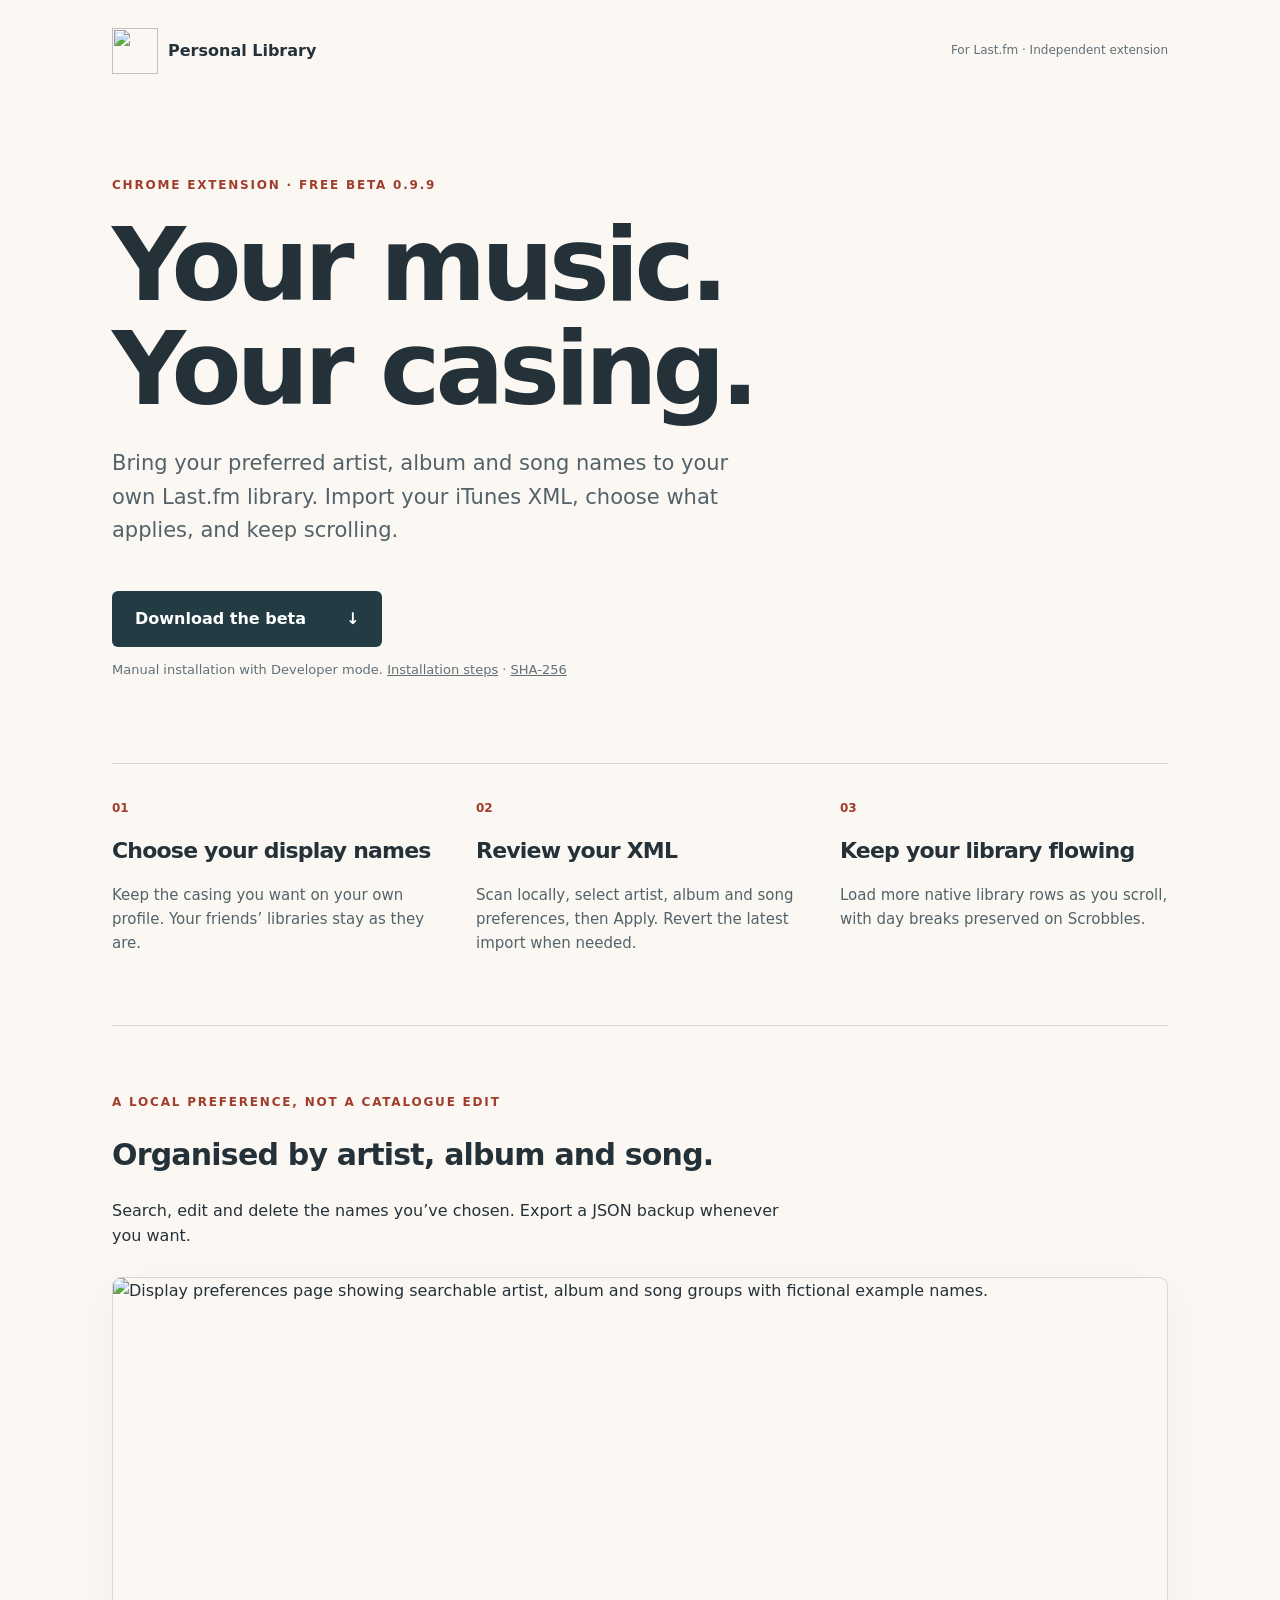
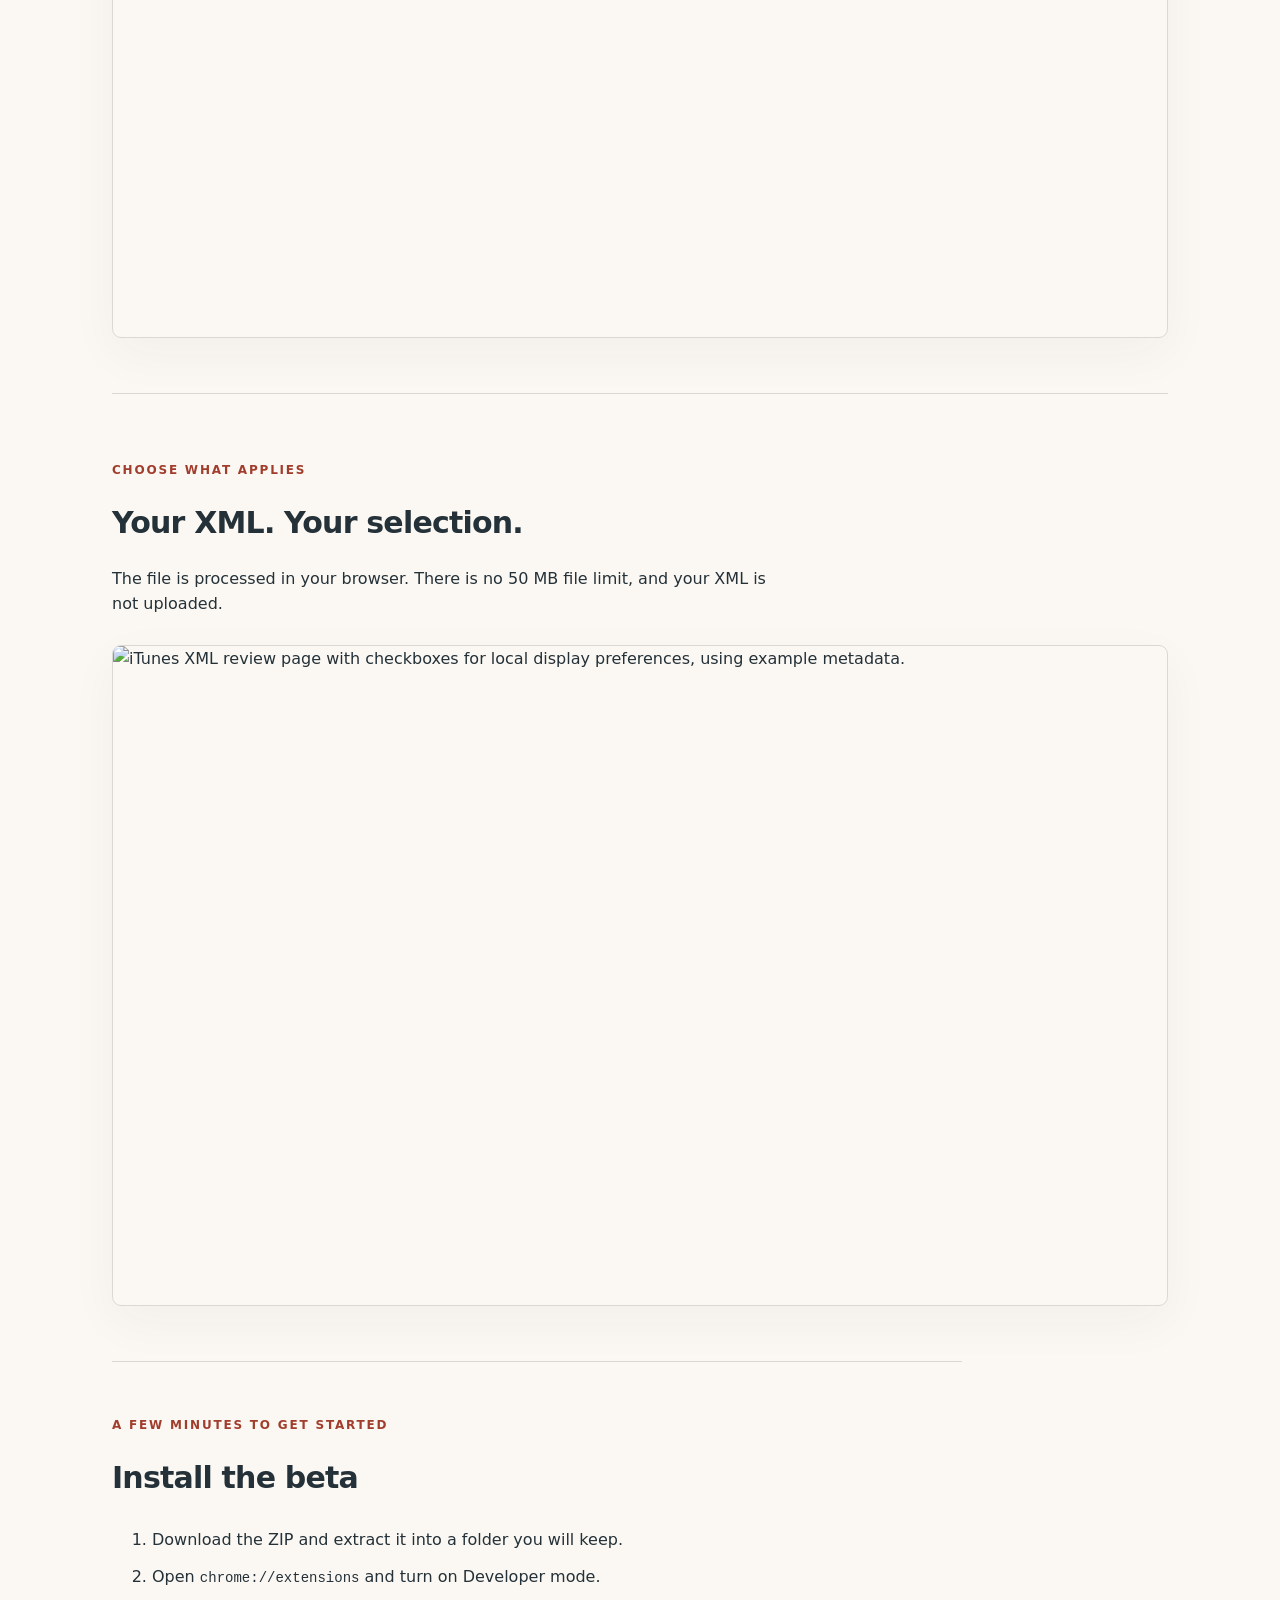
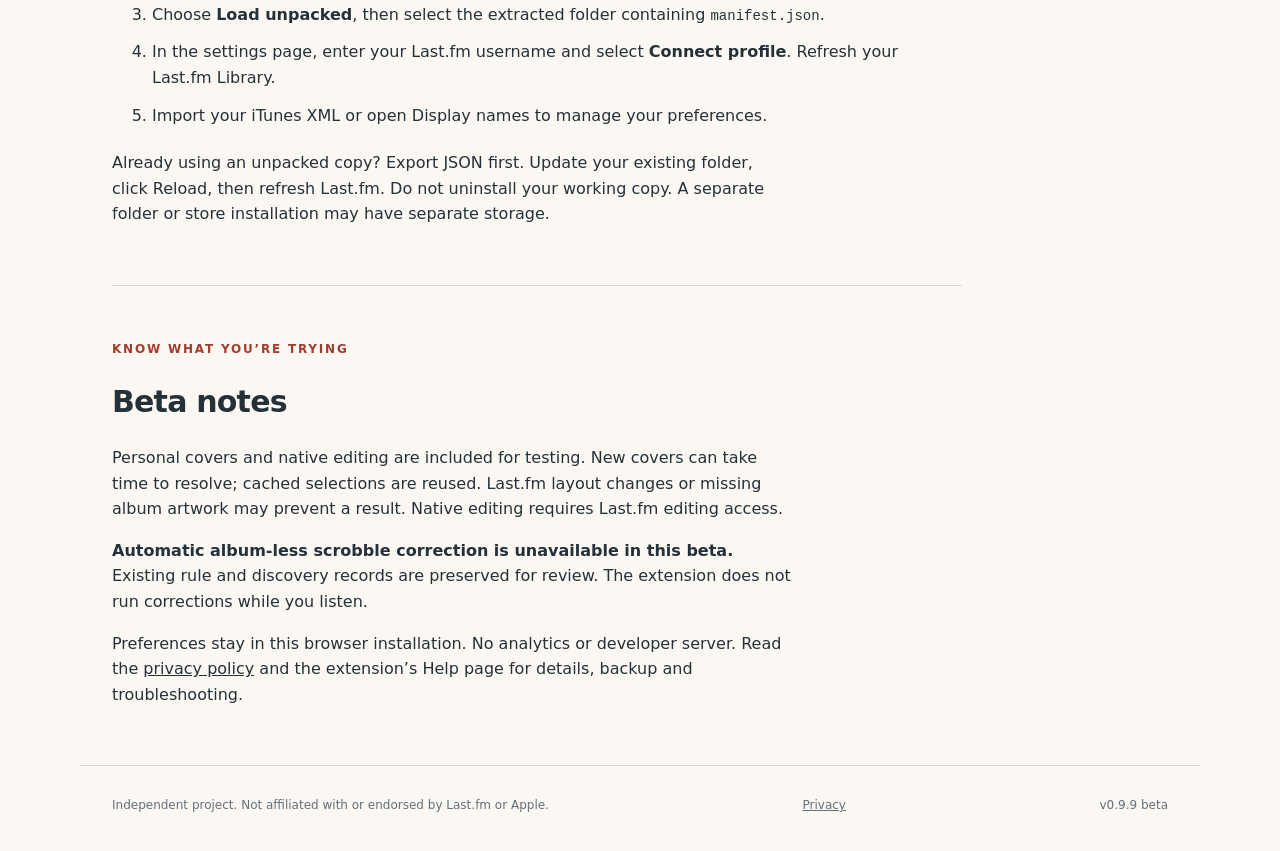
==== release/site/index.html @ 9ae81970 "Prepare nearby artwork before scrolling in v0.9.9" ====
<!doctype html>
<html lang="en"><head><meta charset="utf-8"><meta name="viewport" content="width=device-width,initial-scale=1"><meta name="description" content="Local display names, iTunes XML casing import and continuous scrolling for your Last.fm library. Free public beta."><title>Last.fm Personal Library · Beta</title><link rel="stylesheet" href="site.css"></head>
<body>
  <header><a class="wordmark" href="#"><img src="assets/icon128.png" width="46" height="46" alt="">Personal Library</a><span class="tag">For Last.fm · Independent extension</span></header>
  <main>
    <section class="hero"><p class="eyebrow">Chrome extension · Free beta 0.9.9</p><h1>Your music.<br>Your casing.</h1><p class="intro">Bring your preferred artist, album and song names to your own Last.fm library. Import your iTunes XML, choose what applies, and keep scrolling.</p><a class="button" href="downloads/lastfm-personal-library-0.9.9-beta.zip" download>Download the beta <span aria-hidden="true">↓</span></a><p class="fine">Manual installation with Developer mode. <a href="#install">Installation steps</a> · <a href="downloads/lastfm-personal-library-0.9.9-beta.zip.sha256">SHA-256</a></p></section>
    <section class="feature-grid" aria-label="Features"><article><span>01</span><h2>Choose your display names</h2><p>Keep the casing you want on your own profile. Your friends’ libraries stay as they are.</p></article><article><span>02</span><h2>Review your XML</h2><p>Scan locally, select artist, album and song preferences, then Apply. Revert the latest import when needed.</p></article><article><span>03</span><h2>Keep your library flowing</h2><p>Load more native library rows as you scroll, with day breaks preserved on Scrobbles.</p></article></section>
    <section class="showcase"><div><p class="eyebrow">A local preference, not a catalogue edit</p><h2>Organised by artist, album and song.</h2><p>Search, edit and delete the names you’ve chosen. Export a JSON backup whenever you want.</p></div><img src="assets/preferences.png" width="1280" height="800" alt="Display preferences page showing searchable artist, album and song groups with fictional example names." loading="lazy"></section>
    <section class="showcase"><div><p class="eyebrow">Choose what applies</p><h2>Your XML. Your selection.</h2><p>The file is processed in your browser. There is no 50 MB file limit, and your XML is not uploaded.</p></div><img src="assets/xml-review.png" width="1280" height="800" alt="iTunes XML review page with checkboxes for local display preferences, using example metadata." loading="lazy"></section>
    <section id="install" class="instructions"><p class="eyebrow">A few minutes to get started</p><h2>Install the beta</h2><ol><li>Download the ZIP and extract it into a folder you will keep.</li><li>Open <code>chrome://extensions</code> and turn on Developer mode.</li><li>Choose <strong>Load unpacked</strong>, then select the extracted folder containing <code>manifest.json</code>.</li><li>In the settings page, enter your Last.fm username and select <strong>Connect profile</strong>. Refresh your Last.fm Library.</li><li>Import your iTunes XML or open Display names to manage your preferences.</li></ol><p>Already using an unpacked copy? Export JSON first. Update your existing folder, click Reload, then refresh Last.fm. Do not uninstall your working copy. A separate folder or store installation may have separate storage.</p></section>
    <section id="help" class="instructions"><p class="eyebrow">Know what you’re trying</p><h2>Beta notes</h2><p>Personal covers and native editing are included for testing. New covers can take time to resolve; cached selections are reused. Last.fm layout changes or missing album artwork may prevent a result. Native editing requires Last.fm editing access.</p><p><strong>Automatic album-less scrobble correction is unavailable in this beta.</strong> Existing rule and discovery records are preserved for review. The extension does not run corrections while you listen.</p><p>Preferences stay in this browser installation. No analytics or developer server. Read the <a href="privacy.html">privacy policy</a> and the extension’s Help page for details, backup and troubleshooting.</p></section>
  </main><footer><span>Independent project. Not affiliated with or endorsed by Last.fm or Apple.</span><a href="privacy.html">Privacy</a><span>v0.9.9 beta</span></footer>
</body></html>
---- release/site/site.css ----
:root{color-scheme:light;font:16px/1.6 system-ui,-apple-system,"Segoe UI",sans-serif;color:#243138;background:#fbf8f3}*{box-sizing:border-box}body{margin:0}a{color:inherit}a:focus-visible{outline:3px solid #b53d2b;outline-offset:5px}header,main,footer{max-width:1120px;margin:auto;padding:0 32px}header{display:flex;justify-content:space-between;align-items:center;padding-top:28px}.wordmark{display:flex;align-items:center;gap:10px;font-weight:750;text-decoration:none}.tag{font-size:12px;color:#607078}.eyebrow{text-transform:uppercase;letter-spacing:1.8px;font-size:12px;font-weight:750;color:#a13d2c}h1{font-size:clamp(58px,9vw,102px);letter-spacing:-5px;line-height:1.02;margin:18px 0 26px;font-weight:750}h2{font-size:30px;line-height:1.2;letter-spacing:-.8px}p{max-width:680px}.hero{padding:90px 0 70px}.intro{font-size:21px;color:#536269;max-width:640px}.button{display:inline-flex;justify-content:space-between;gap:40px;margin-top:22px;padding:15px 23px;border-radius:6px;background:#233b43;color:#fff;text-decoration:none;font-weight:650}.button:hover{background:#36535c}.fine{font-size:13px;color:#627079}.feature-grid{display:grid;grid-template-columns:repeat(3,1fr);gap:36px;padding:30px 0 55px;border-top:1px solid #d9d8d3}.feature-grid article>span{color:#a13d2c;font-size:12px;font-weight:700}.feature-grid h2{font-size:22px}.feature-grid p{font-size:15px;color:#536269}.showcase{padding:55px 0;border-top:1px solid #d9d8d3}.showcase img{display:block;width:100%;height:auto;border:1px solid #d9d8d3;border-radius:9px;margin-top:28px;box-shadow:0 16px 50px #2431380b}.instructions{padding:42px 0;max-width:850px;border-top:1px solid #d9d8d3;scroll-margin-top:20px}.instructions li{padding:6px 0}code{font-size:14px;overflow-wrap:anywhere}footer{display:flex;flex-wrap:wrap;justify-content:space-between;gap:16px;font-size:12px;color:#627079;padding-top:30px;padding-bottom:35px;border-top:1px solid #d9d8d3}@media(max-width:650px){header,main,footer{padding-left:20px;padding-right:20px}.tag{display:none}.hero{padding-top:65px}h1{letter-spacing:-3px}.feature-grid{grid-template-columns:1fr;gap:12px}.intro{font-size:18px}}
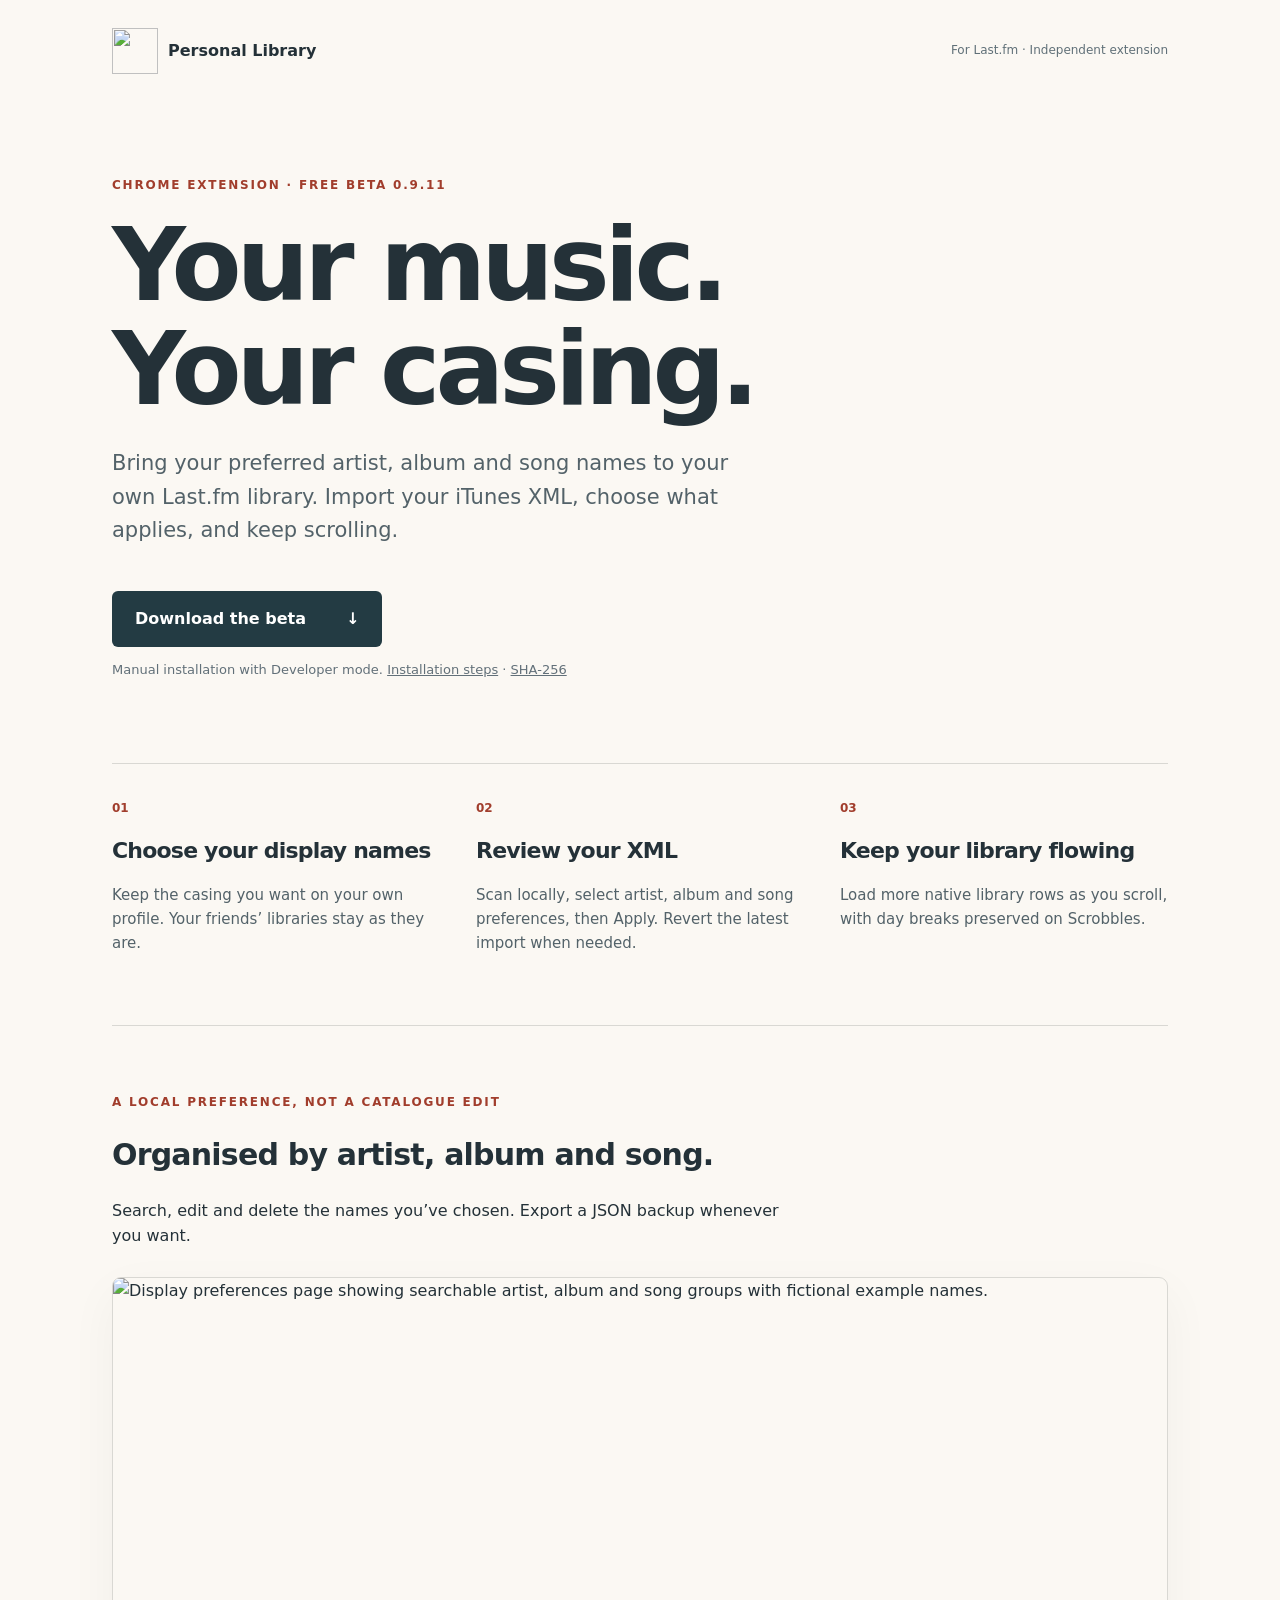
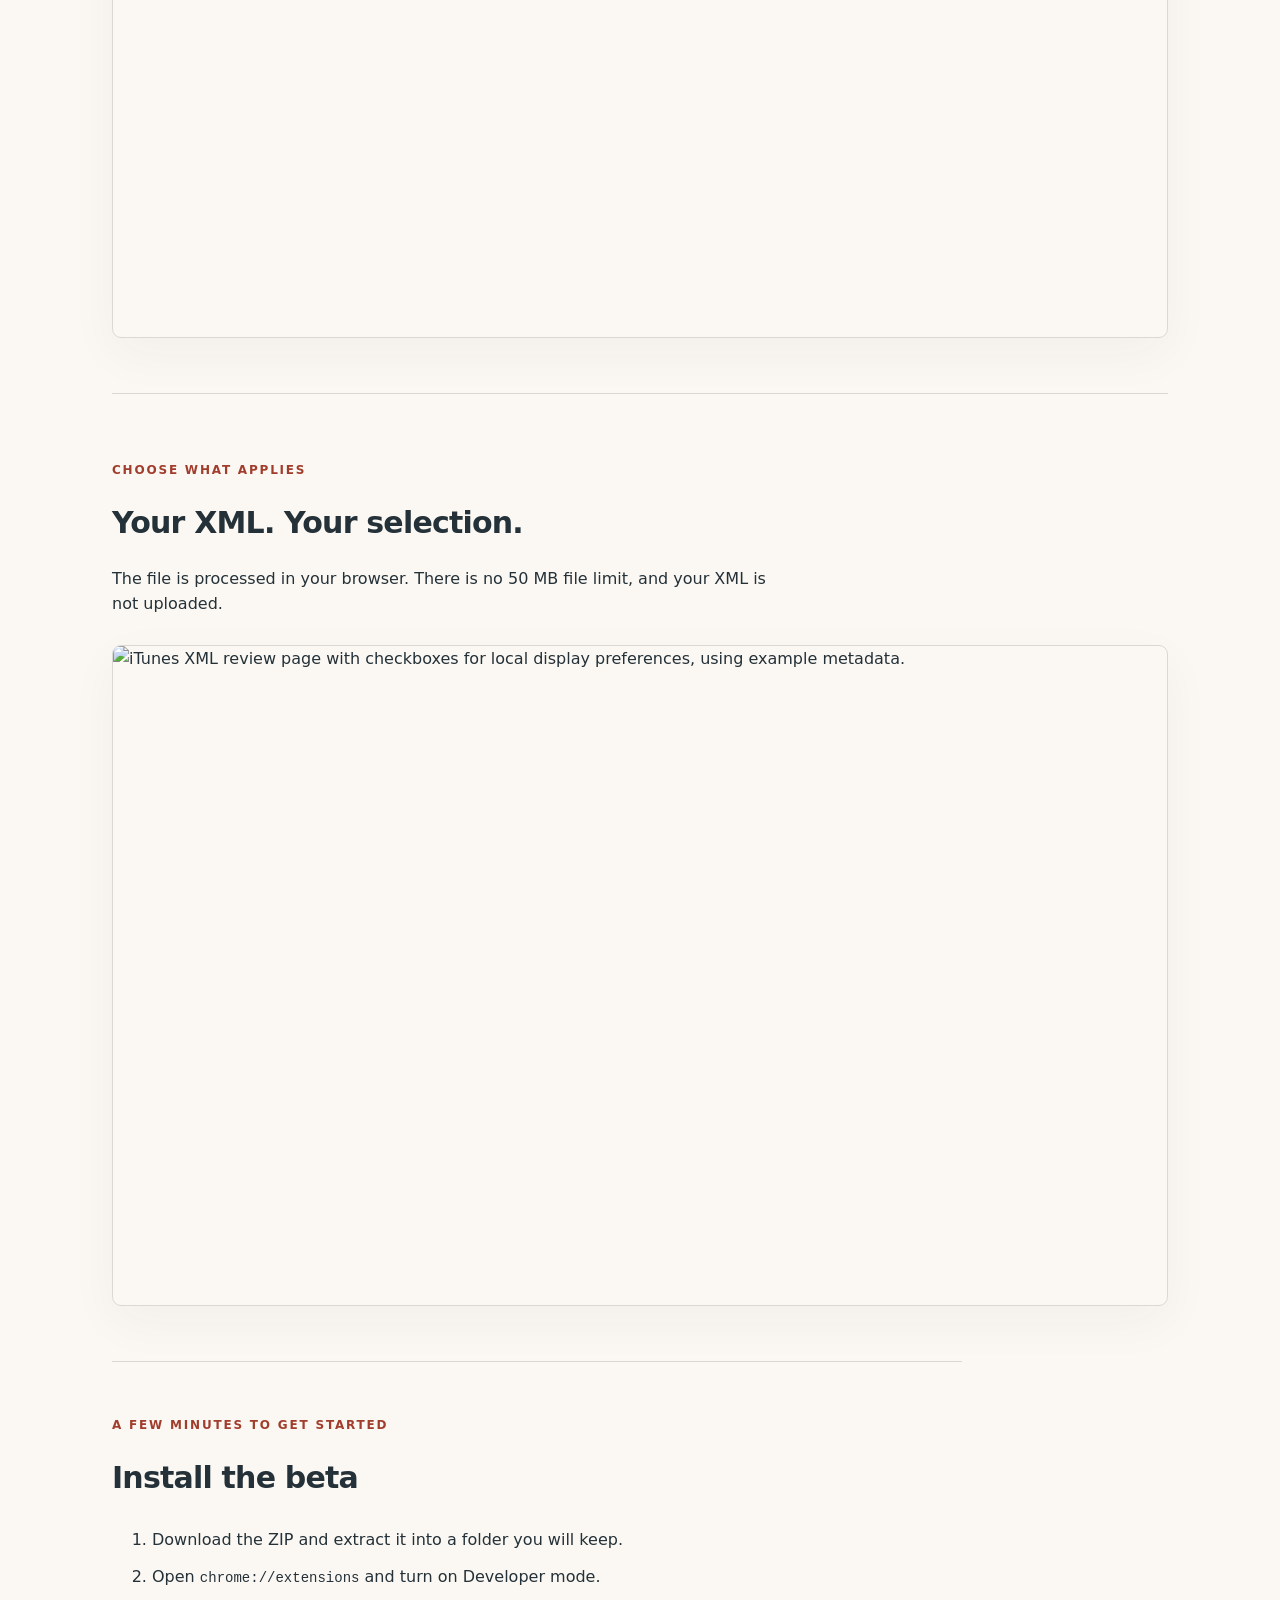
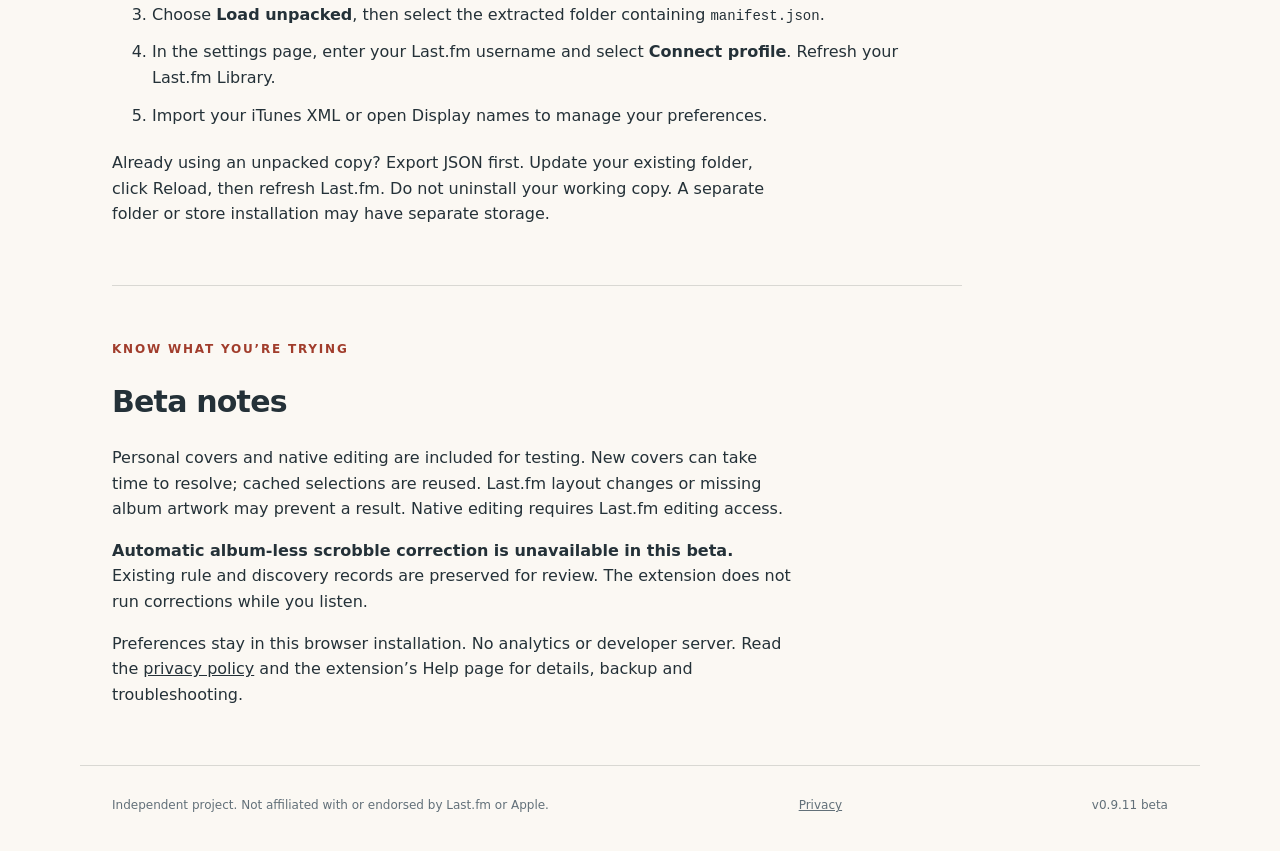
==== commit 618afce5: "Prepare verified artwork batches and public artist covers in v0.9.11" ====
--- a/release/site/index.html
+++ b/release/site/index.html
@@ -3,11 +3,11 @@
 <body>
   <header><a class="wordmark" href="#"><img src="assets/icon128.png" width="46" height="46" alt="">Personal Library</a><span class="tag">For Last.fm · Independent extension</span></header>
   <main>
-    <section class="hero"><p class="eyebrow">Chrome extension · Free beta 0.9.9</p><h1>Your music.<br>Your casing.</h1><p class="intro">Bring your preferred artist, album and song names to your own Last.fm library. Import your iTunes XML, choose what applies, and keep scrolling.</p><a class="button" href="downloads/lastfm-personal-library-0.9.9-beta.zip" download>Download the beta <span aria-hidden="true">↓</span></a><p class="fine">Manual installation with Developer mode. <a href="#install">Installation steps</a> · <a href="downloads/lastfm-personal-library-0.9.9-beta.zip.sha256">SHA-256</a></p></section>
+    <section class="hero"><p class="eyebrow">Chrome extension · Free beta 0.9.11</p><h1>Your music.<br>Your casing.</h1><p class="intro">Bring your preferred artist, album and song names to your own Last.fm library. Import your iTunes XML, choose what applies, and keep scrolling.</p><a class="button" href="downloads/lastfm-personal-library-0.9.11-beta.zip" download>Download the beta <span aria-hidden="true">↓</span></a><p class="fine">Manual installation with Developer mode. <a href="#install">Installation steps</a> · <a href="downloads/lastfm-personal-library-0.9.11-beta.zip.sha256">SHA-256</a></p></section>
     <section class="feature-grid" aria-label="Features"><article><span>01</span><h2>Choose your display names</h2><p>Keep the casing you want on your own profile. Your friends’ libraries stay as they are.</p></article><article><span>02</span><h2>Review your XML</h2><p>Scan locally, select artist, album and song preferences, then Apply. Revert the latest import when needed.</p></article><article><span>03</span><h2>Keep your library flowing</h2><p>Load more native library rows as you scroll, with day breaks preserved on Scrobbles.</p></article></section>
     <section class="showcase"><div><p class="eyebrow">A local preference, not a catalogue edit</p><h2>Organised by artist, album and song.</h2><p>Search, edit and delete the names you’ve chosen. Export a JSON backup whenever you want.</p></div><img src="assets/preferences.png" width="1280" height="800" alt="Display preferences page showing searchable artist, album and song groups with fictional example names." loading="lazy"></section>
     <section class="showcase"><div><p class="eyebrow">Choose what applies</p><h2>Your XML. Your selection.</h2><p>The file is processed in your browser. There is no 50 MB file limit, and your XML is not uploaded.</p></div><img src="assets/xml-review.png" width="1280" height="800" alt="iTunes XML review page with checkboxes for local display preferences, using example metadata." loading="lazy"></section>
     <section id="install" class="instructions"><p class="eyebrow">A few minutes to get started</p><h2>Install the beta</h2><ol><li>Download the ZIP and extract it into a folder you will keep.</li><li>Open <code>chrome://extensions</code> and turn on Developer mode.</li><li>Choose <strong>Load unpacked</strong>, then select the extracted folder containing <code>manifest.json</code>.</li><li>In the settings page, enter your Last.fm username and select <strong>Connect profile</strong>. Refresh your Last.fm Library.</li><li>Import your iTunes XML or open Display names to manage your preferences.</li></ol><p>Already using an unpacked copy? Export JSON first. Update your existing folder, click Reload, then refresh Last.fm. Do not uninstall your working copy. A separate folder or store installation may have separate storage.</p></section>
     <section id="help" class="instructions"><p class="eyebrow">Know what you’re trying</p><h2>Beta notes</h2><p>Personal covers and native editing are included for testing. New covers can take time to resolve; cached selections are reused. Last.fm layout changes or missing album artwork may prevent a result. Native editing requires Last.fm editing access.</p><p><strong>Automatic album-less scrobble correction is unavailable in this beta.</strong> Existing rule and discovery records are preserved for review. The extension does not run corrections while you listen.</p><p>Preferences stay in this browser installation. No analytics or developer server. Read the <a href="privacy.html">privacy policy</a> and the extension’s Help page for details, backup and troubleshooting.</p></section>
-  </main><footer><span>Independent project. Not affiliated with or endorsed by Last.fm or Apple.</span><a href="privacy.html">Privacy</a><span>v0.9.9 beta</span></footer>
+  </main><footer><span>Independent project. Not affiliated with or endorsed by Last.fm or Apple.</span><a href="privacy.html">Privacy</a><span>v0.9.11 beta</span></footer>
 </body></html>
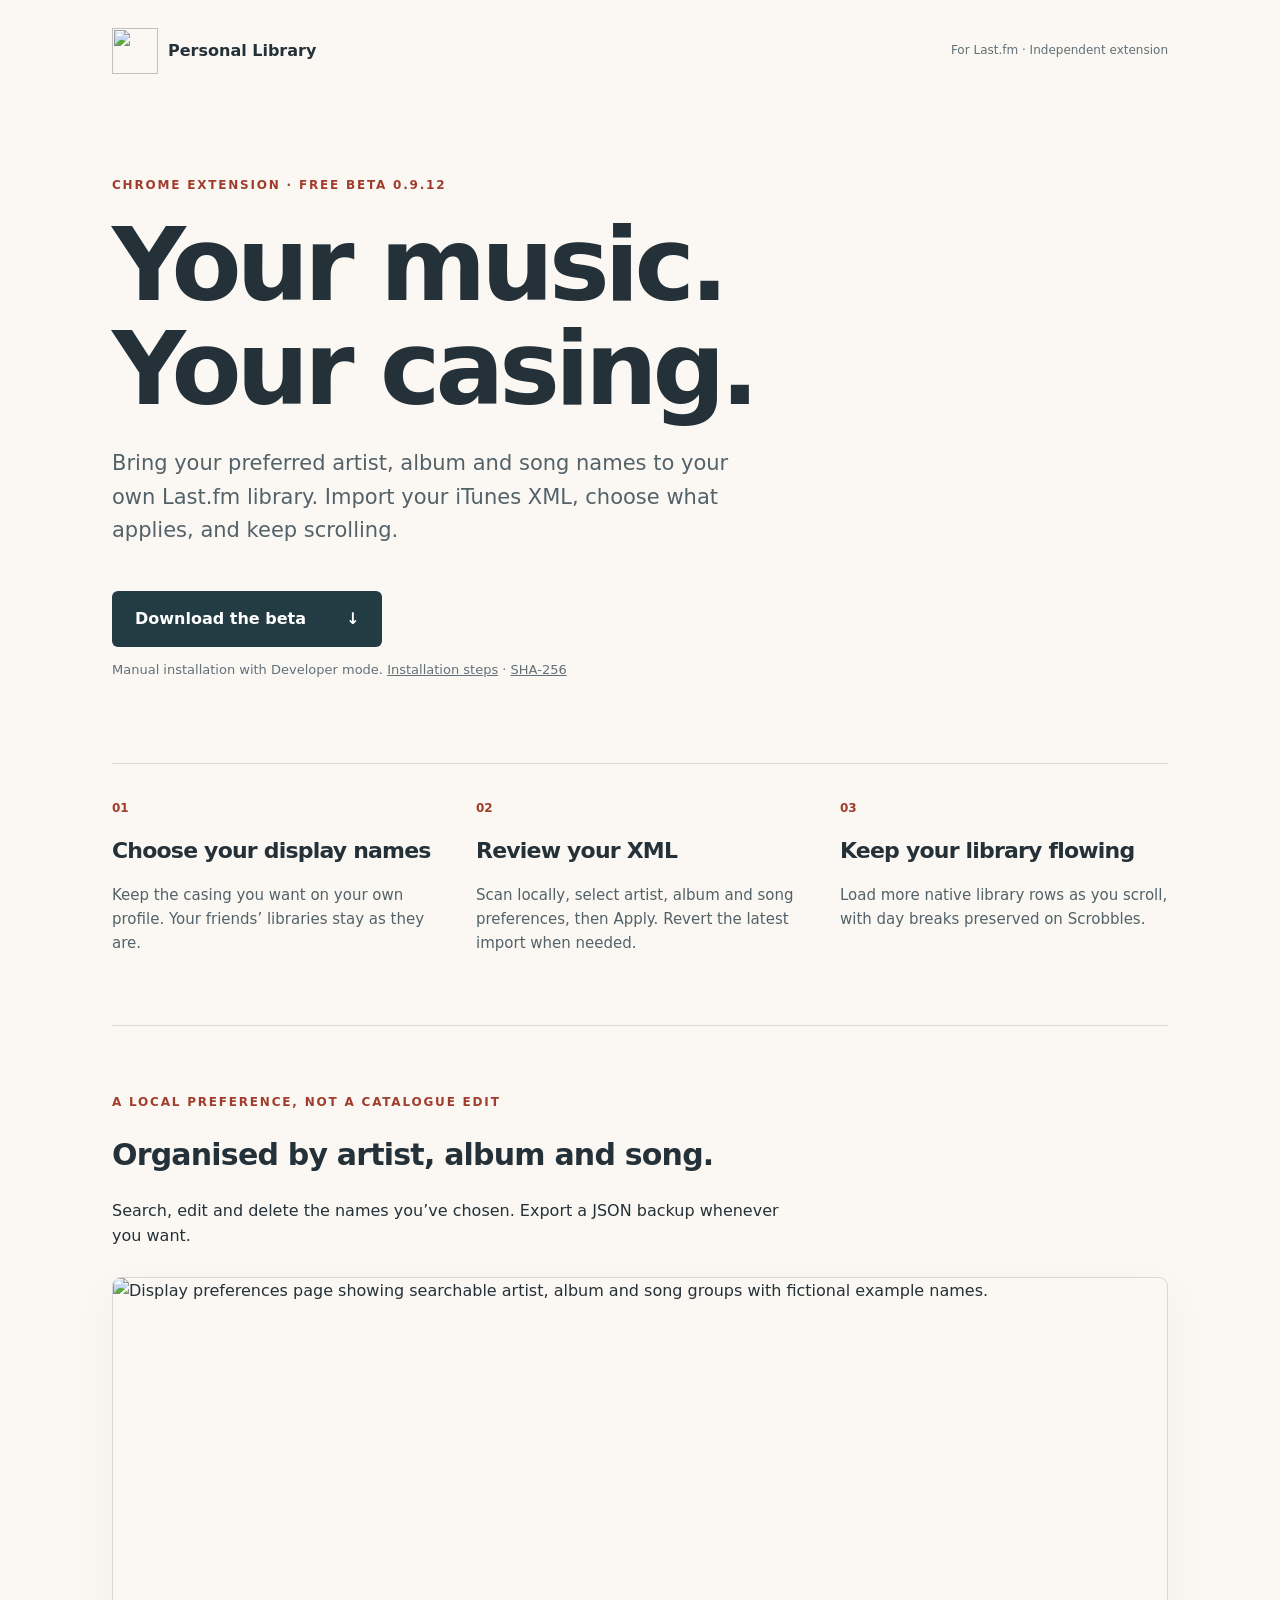
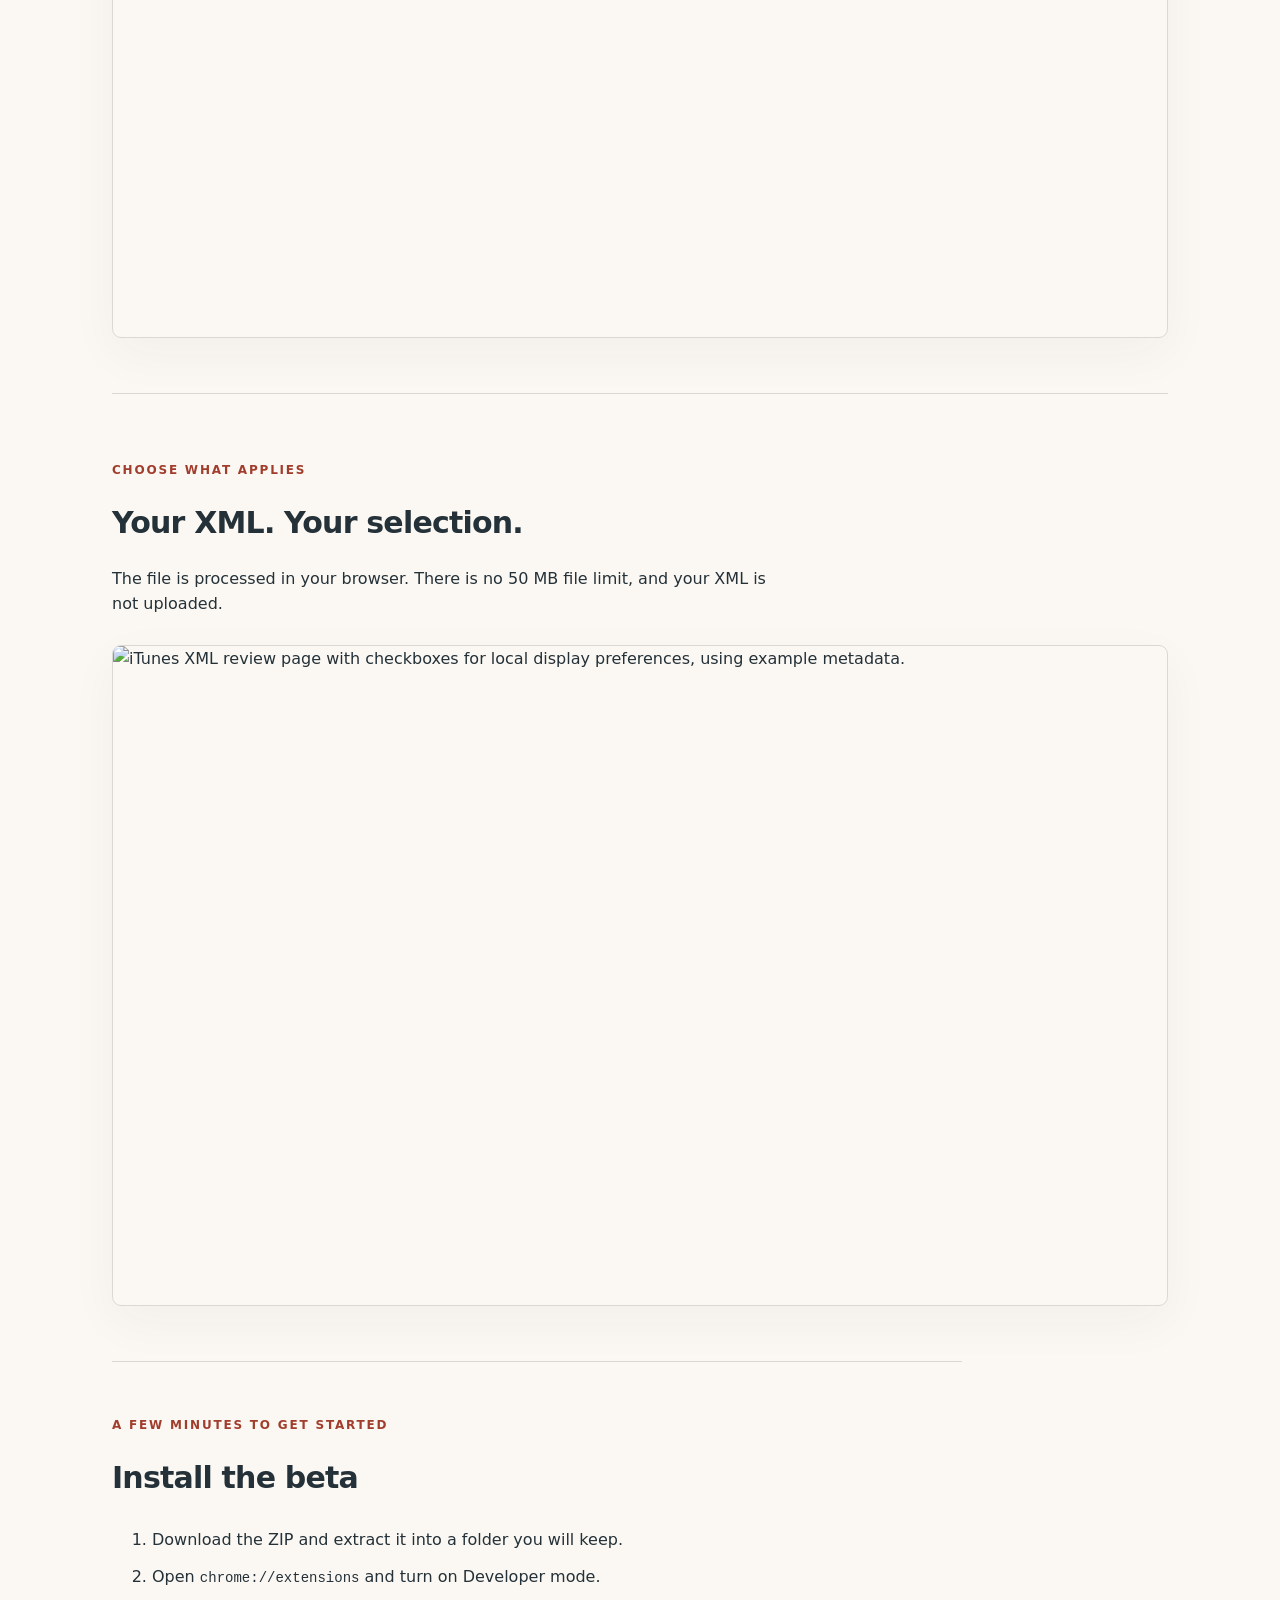
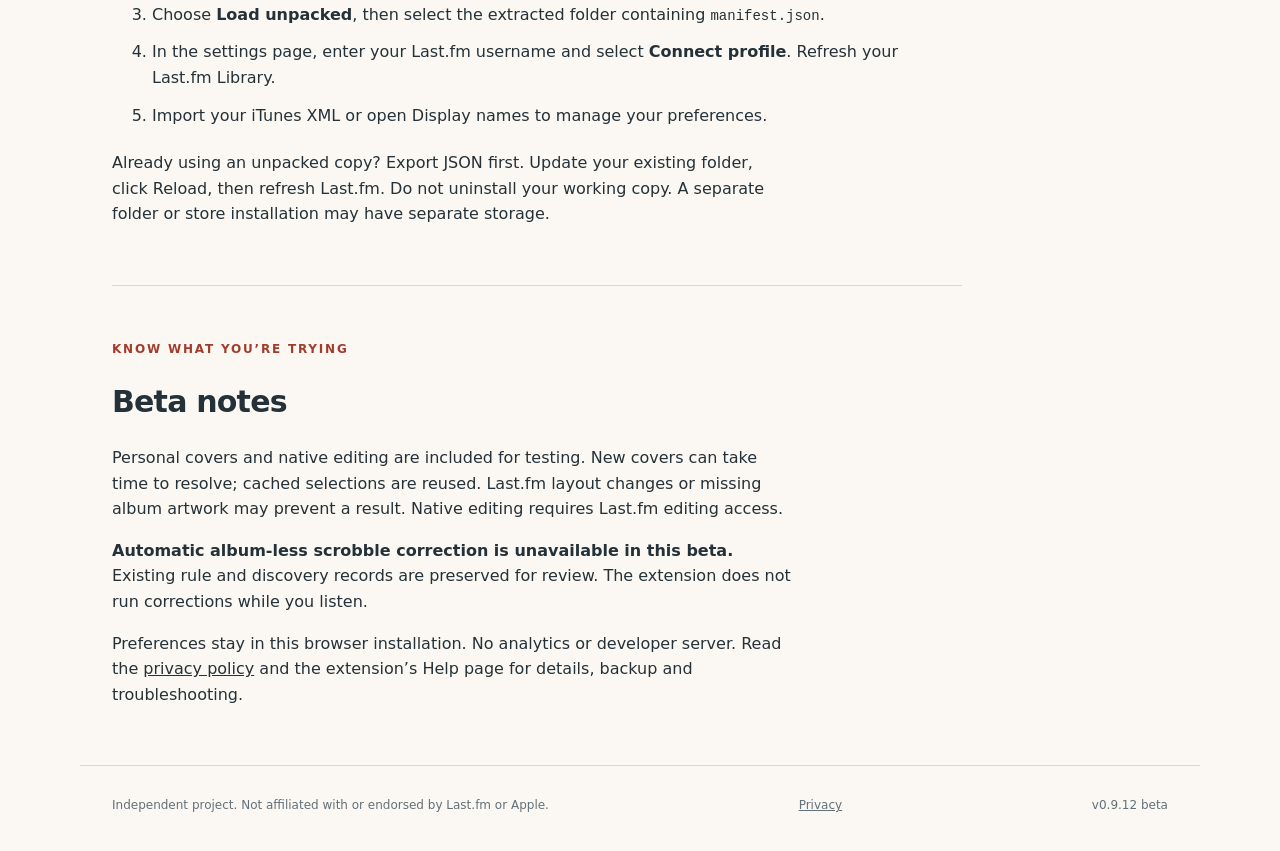
==== commit c8349d8c: "Fix artwork and redirect observer freeze in v0.9.12" ====
--- a/release/site/index.html
+++ b/release/site/index.html
@@ -3,11 +3,11 @@
 <body>
   <header><a class="wordmark" href="#"><img src="assets/icon128.png" width="46" height="46" alt="">Personal Library</a><span class="tag">For Last.fm · Independent extension</span></header>
   <main>
-    <section class="hero"><p class="eyebrow">Chrome extension · Free beta 0.9.11</p><h1>Your music.<br>Your casing.</h1><p class="intro">Bring your preferred artist, album and song names to your own Last.fm library. Import your iTunes XML, choose what applies, and keep scrolling.</p><a class="button" href="downloads/lastfm-personal-library-0.9.11-beta.zip" download>Download the beta <span aria-hidden="true">↓</span></a><p class="fine">Manual installation with Developer mode. <a href="#install">Installation steps</a> · <a href="downloads/lastfm-personal-library-0.9.11-beta.zip.sha256">SHA-256</a></p></section>
+    <section class="hero"><p class="eyebrow">Chrome extension · Free beta 0.9.12</p><h1>Your music.<br>Your casing.</h1><p class="intro">Bring your preferred artist, album and song names to your own Last.fm library. Import your iTunes XML, choose what applies, and keep scrolling.</p><a class="button" href="downloads/lastfm-personal-library-0.9.12-beta.zip" download>Download the beta <span aria-hidden="true">↓</span></a><p class="fine">Manual installation with Developer mode. <a href="#install">Installation steps</a> · <a href="downloads/lastfm-personal-library-0.9.12-beta.zip.sha256">SHA-256</a></p></section>
     <section class="feature-grid" aria-label="Features"><article><span>01</span><h2>Choose your display names</h2><p>Keep the casing you want on your own profile. Your friends’ libraries stay as they are.</p></article><article><span>02</span><h2>Review your XML</h2><p>Scan locally, select artist, album and song preferences, then Apply. Revert the latest import when needed.</p></article><article><span>03</span><h2>Keep your library flowing</h2><p>Load more native library rows as you scroll, with day breaks preserved on Scrobbles.</p></article></section>
     <section class="showcase"><div><p class="eyebrow">A local preference, not a catalogue edit</p><h2>Organised by artist, album and song.</h2><p>Search, edit and delete the names you’ve chosen. Export a JSON backup whenever you want.</p></div><img src="assets/preferences.png" width="1280" height="800" alt="Display preferences page showing searchable artist, album and song groups with fictional example names." loading="lazy"></section>
     <section class="showcase"><div><p class="eyebrow">Choose what applies</p><h2>Your XML. Your selection.</h2><p>The file is processed in your browser. There is no 50 MB file limit, and your XML is not uploaded.</p></div><img src="assets/xml-review.png" width="1280" height="800" alt="iTunes XML review page with checkboxes for local display preferences, using example metadata." loading="lazy"></section>
     <section id="install" class="instructions"><p class="eyebrow">A few minutes to get started</p><h2>Install the beta</h2><ol><li>Download the ZIP and extract it into a folder you will keep.</li><li>Open <code>chrome://extensions</code> and turn on Developer mode.</li><li>Choose <strong>Load unpacked</strong>, then select the extracted folder containing <code>manifest.json</code>.</li><li>In the settings page, enter your Last.fm username and select <strong>Connect profile</strong>. Refresh your Last.fm Library.</li><li>Import your iTunes XML or open Display names to manage your preferences.</li></ol><p>Already using an unpacked copy? Export JSON first. Update your existing folder, click Reload, then refresh Last.fm. Do not uninstall your working copy. A separate folder or store installation may have separate storage.</p></section>
     <section id="help" class="instructions"><p class="eyebrow">Know what you’re trying</p><h2>Beta notes</h2><p>Personal covers and native editing are included for testing. New covers can take time to resolve; cached selections are reused. Last.fm layout changes or missing album artwork may prevent a result. Native editing requires Last.fm editing access.</p><p><strong>Automatic album-less scrobble correction is unavailable in this beta.</strong> Existing rule and discovery records are preserved for review. The extension does not run corrections while you listen.</p><p>Preferences stay in this browser installation. No analytics or developer server. Read the <a href="privacy.html">privacy policy</a> and the extension’s Help page for details, backup and troubleshooting.</p></section>
-  </main><footer><span>Independent project. Not affiliated with or endorsed by Last.fm or Apple.</span><a href="privacy.html">Privacy</a><span>v0.9.11 beta</span></footer>
+  </main><footer><span>Independent project. Not affiliated with or endorsed by Last.fm or Apple.</span><a href="privacy.html">Privacy</a><span>v0.9.12 beta</span></footer>
 </body></html>
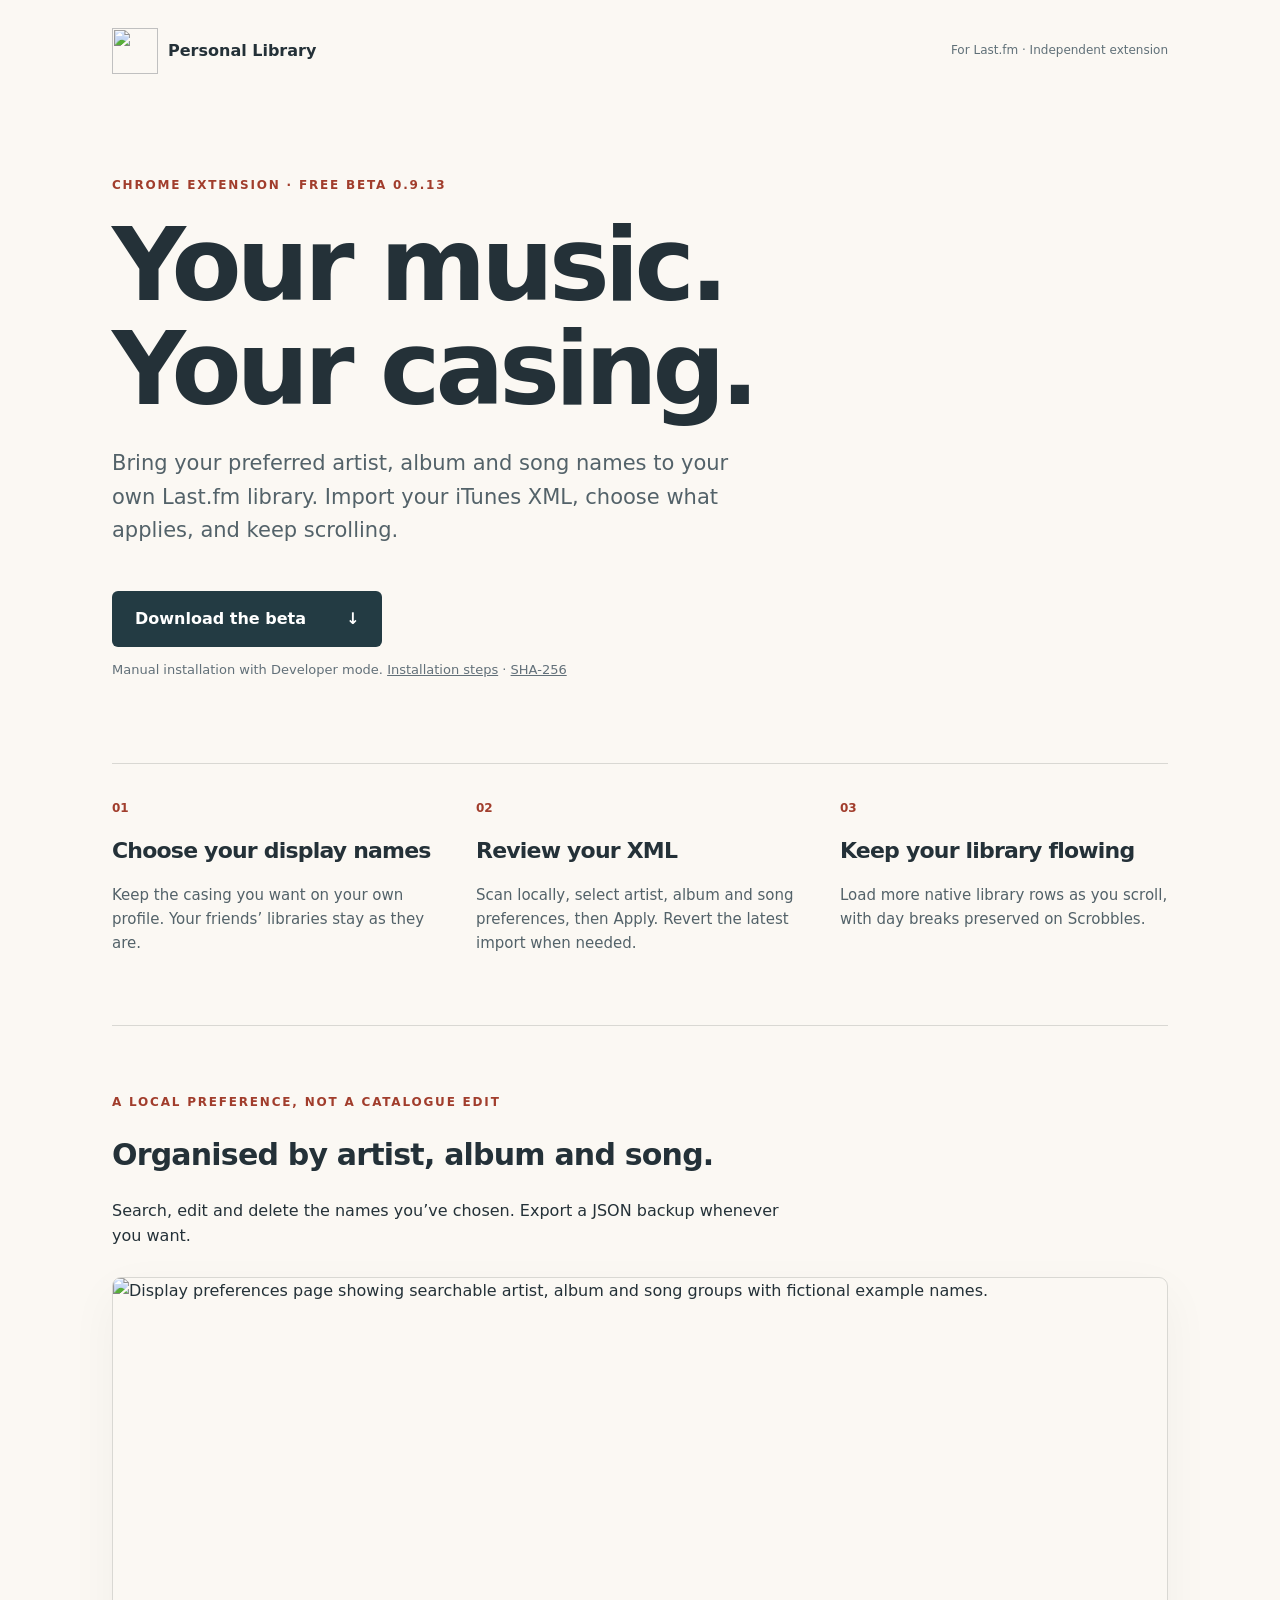
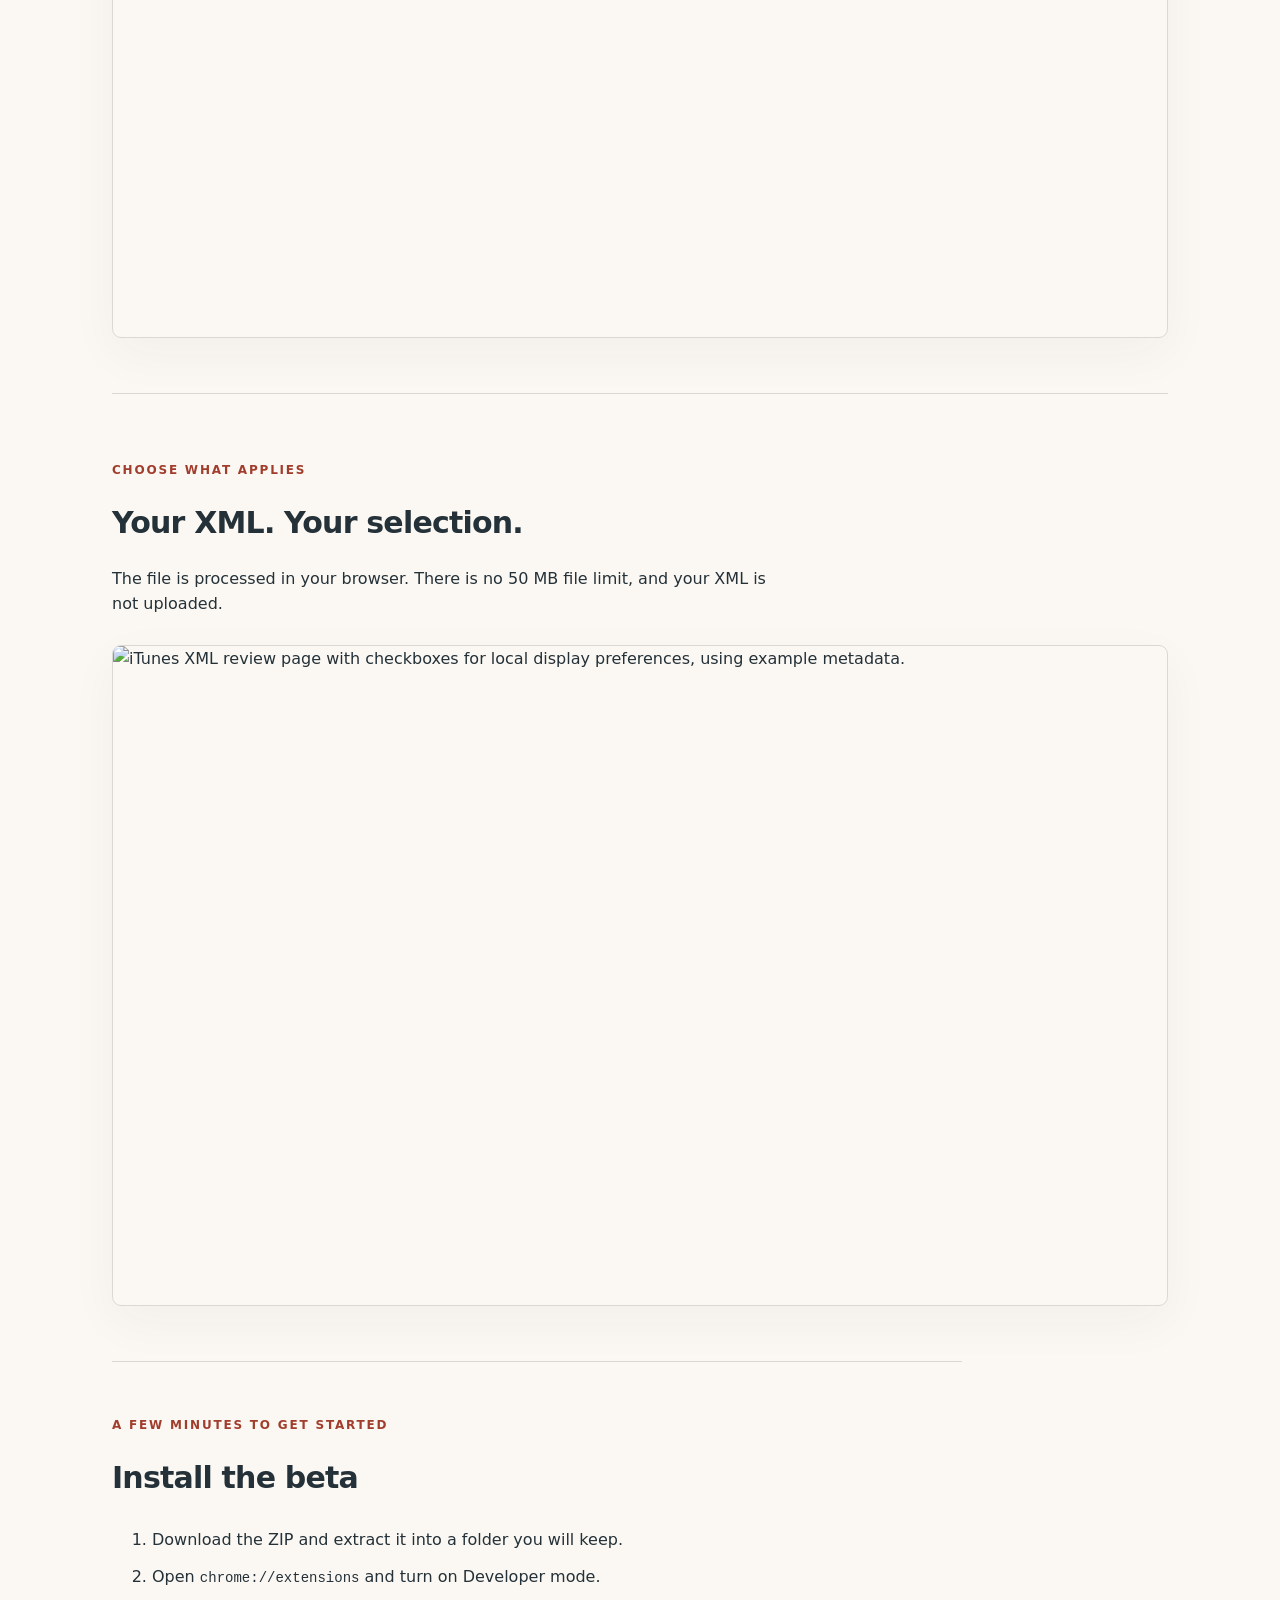
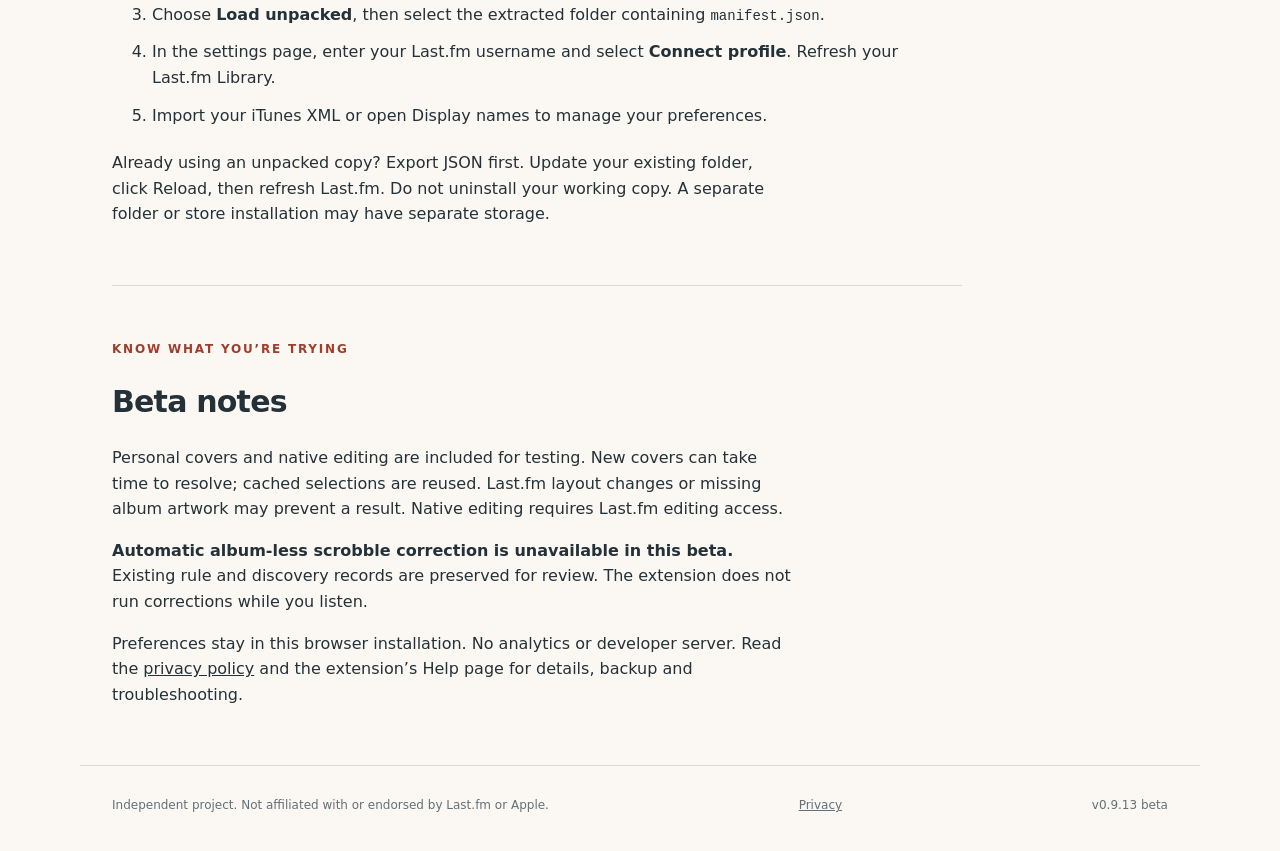
==== commit 6af06f73: "Keep scrobble covers visible and speed pagination in v0.9.13" ====
--- a/release/site/index.html
+++ b/release/site/index.html
@@ -3,11 +3,11 @@
 <body>
   <header><a class="wordmark" href="#"><img src="assets/icon128.png" width="46" height="46" alt="">Personal Library</a><span class="tag">For Last.fm · Independent extension</span></header>
   <main>
-    <section class="hero"><p class="eyebrow">Chrome extension · Free beta 0.9.12</p><h1>Your music.<br>Your casing.</h1><p class="intro">Bring your preferred artist, album and song names to your own Last.fm library. Import your iTunes XML, choose what applies, and keep scrolling.</p><a class="button" href="downloads/lastfm-personal-library-0.9.12-beta.zip" download>Download the beta <span aria-hidden="true">↓</span></a><p class="fine">Manual installation with Developer mode. <a href="#install">Installation steps</a> · <a href="downloads/lastfm-personal-library-0.9.12-beta.zip.sha256">SHA-256</a></p></section>
+    <section class="hero"><p class="eyebrow">Chrome extension · Free beta 0.9.13</p><h1>Your music.<br>Your casing.</h1><p class="intro">Bring your preferred artist, album and song names to your own Last.fm library. Import your iTunes XML, choose what applies, and keep scrolling.</p><a class="button" href="downloads/lastfm-personal-library-0.9.13-beta.zip" download>Download the beta <span aria-hidden="true">↓</span></a><p class="fine">Manual installation with Developer mode. <a href="#install">Installation steps</a> · <a href="downloads/lastfm-personal-library-0.9.13-beta.zip.sha256">SHA-256</a></p></section>
     <section class="feature-grid" aria-label="Features"><article><span>01</span><h2>Choose your display names</h2><p>Keep the casing you want on your own profile. Your friends’ libraries stay as they are.</p></article><article><span>02</span><h2>Review your XML</h2><p>Scan locally, select artist, album and song preferences, then Apply. Revert the latest import when needed.</p></article><article><span>03</span><h2>Keep your library flowing</h2><p>Load more native library rows as you scroll, with day breaks preserved on Scrobbles.</p></article></section>
     <section class="showcase"><div><p class="eyebrow">A local preference, not a catalogue edit</p><h2>Organised by artist, album and song.</h2><p>Search, edit and delete the names you’ve chosen. Export a JSON backup whenever you want.</p></div><img src="assets/preferences.png" width="1280" height="800" alt="Display preferences page showing searchable artist, album and song groups with fictional example names." loading="lazy"></section>
     <section class="showcase"><div><p class="eyebrow">Choose what applies</p><h2>Your XML. Your selection.</h2><p>The file is processed in your browser. There is no 50 MB file limit, and your XML is not uploaded.</p></div><img src="assets/xml-review.png" width="1280" height="800" alt="iTunes XML review page with checkboxes for local display preferences, using example metadata." loading="lazy"></section>
     <section id="install" class="instructions"><p class="eyebrow">A few minutes to get started</p><h2>Install the beta</h2><ol><li>Download the ZIP and extract it into a folder you will keep.</li><li>Open <code>chrome://extensions</code> and turn on Developer mode.</li><li>Choose <strong>Load unpacked</strong>, then select the extracted folder containing <code>manifest.json</code>.</li><li>In the settings page, enter your Last.fm username and select <strong>Connect profile</strong>. Refresh your Last.fm Library.</li><li>Import your iTunes XML or open Display names to manage your preferences.</li></ol><p>Already using an unpacked copy? Export JSON first. Update your existing folder, click Reload, then refresh Last.fm. Do not uninstall your working copy. A separate folder or store installation may have separate storage.</p></section>
     <section id="help" class="instructions"><p class="eyebrow">Know what you’re trying</p><h2>Beta notes</h2><p>Personal covers and native editing are included for testing. New covers can take time to resolve; cached selections are reused. Last.fm layout changes or missing album artwork may prevent a result. Native editing requires Last.fm editing access.</p><p><strong>Automatic album-less scrobble correction is unavailable in this beta.</strong> Existing rule and discovery records are preserved for review. The extension does not run corrections while you listen.</p><p>Preferences stay in this browser installation. No analytics or developer server. Read the <a href="privacy.html">privacy policy</a> and the extension’s Help page for details, backup and troubleshooting.</p></section>
-  </main><footer><span>Independent project. Not affiliated with or endorsed by Last.fm or Apple.</span><a href="privacy.html">Privacy</a><span>v0.9.12 beta</span></footer>
+  </main><footer><span>Independent project. Not affiliated with or endorsed by Last.fm or Apple.</span><a href="privacy.html">Privacy</a><span>v0.9.13 beta</span></footer>
 </body></html>
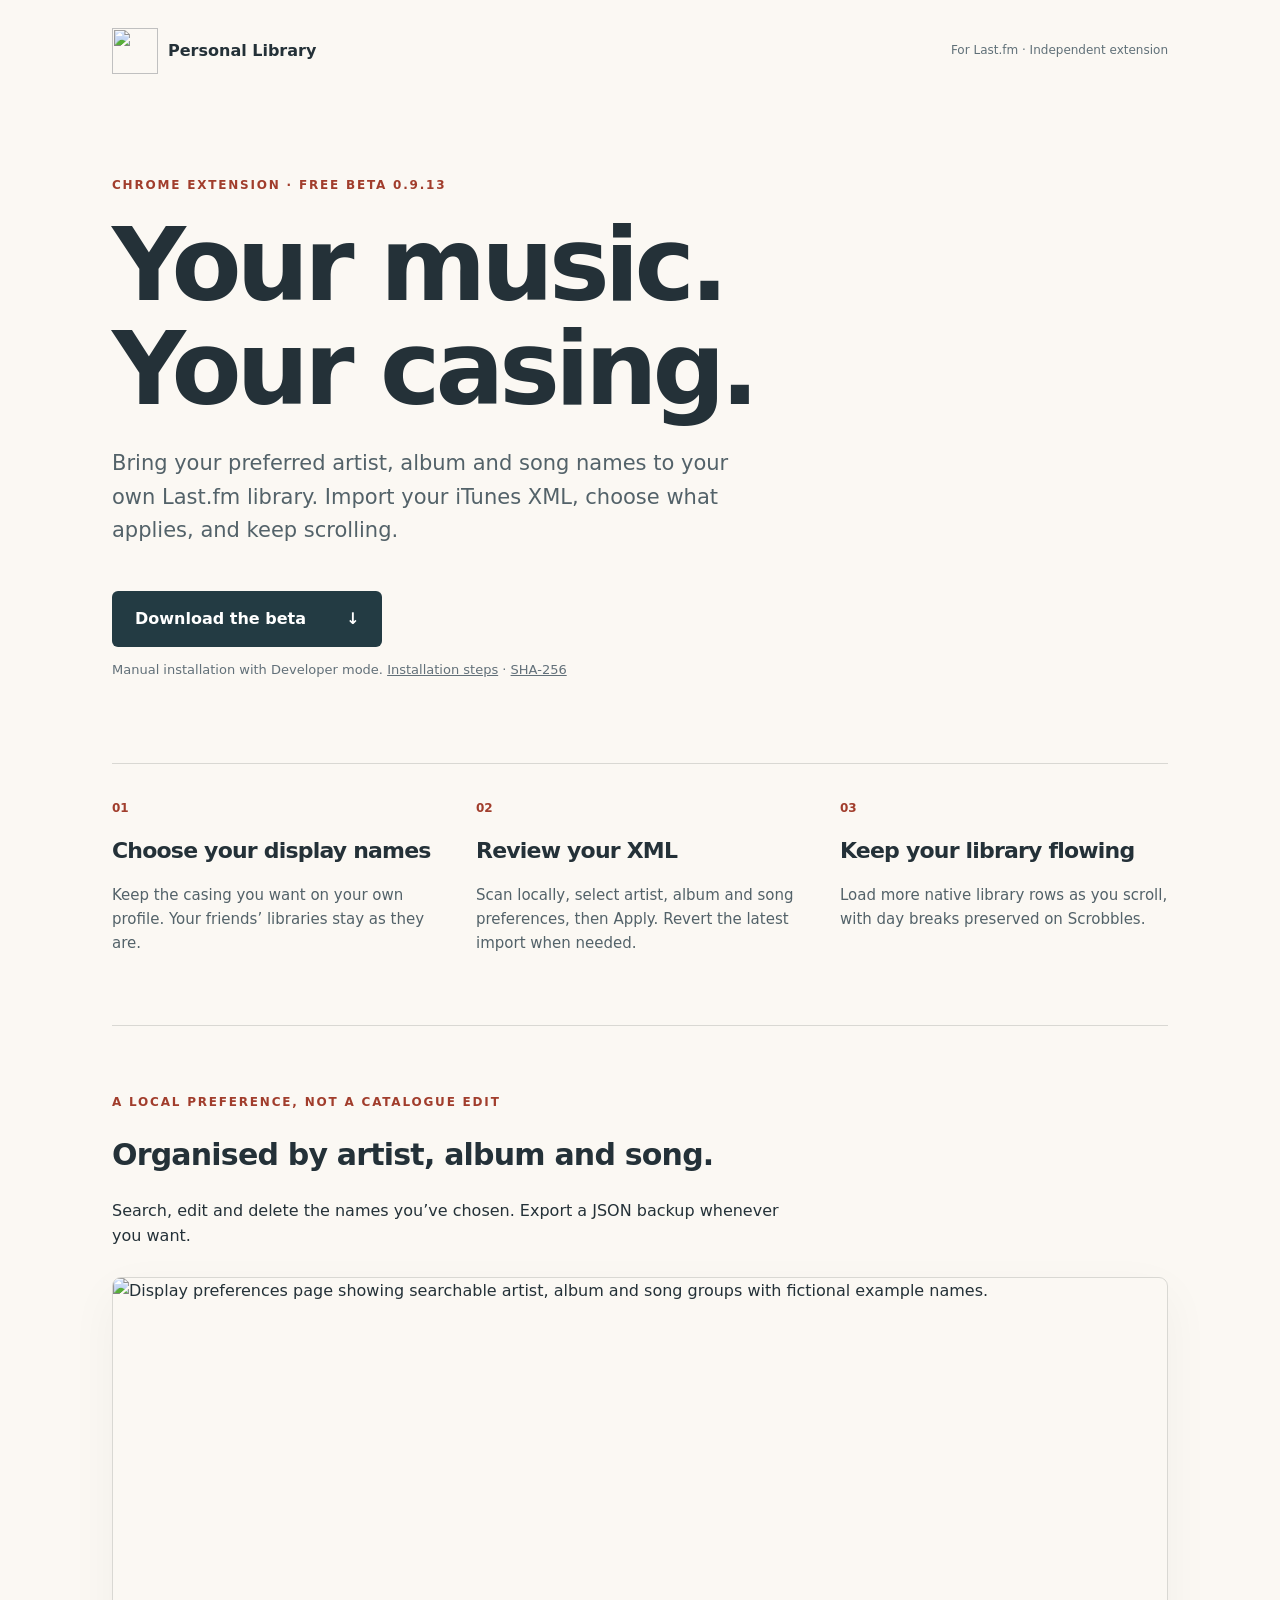
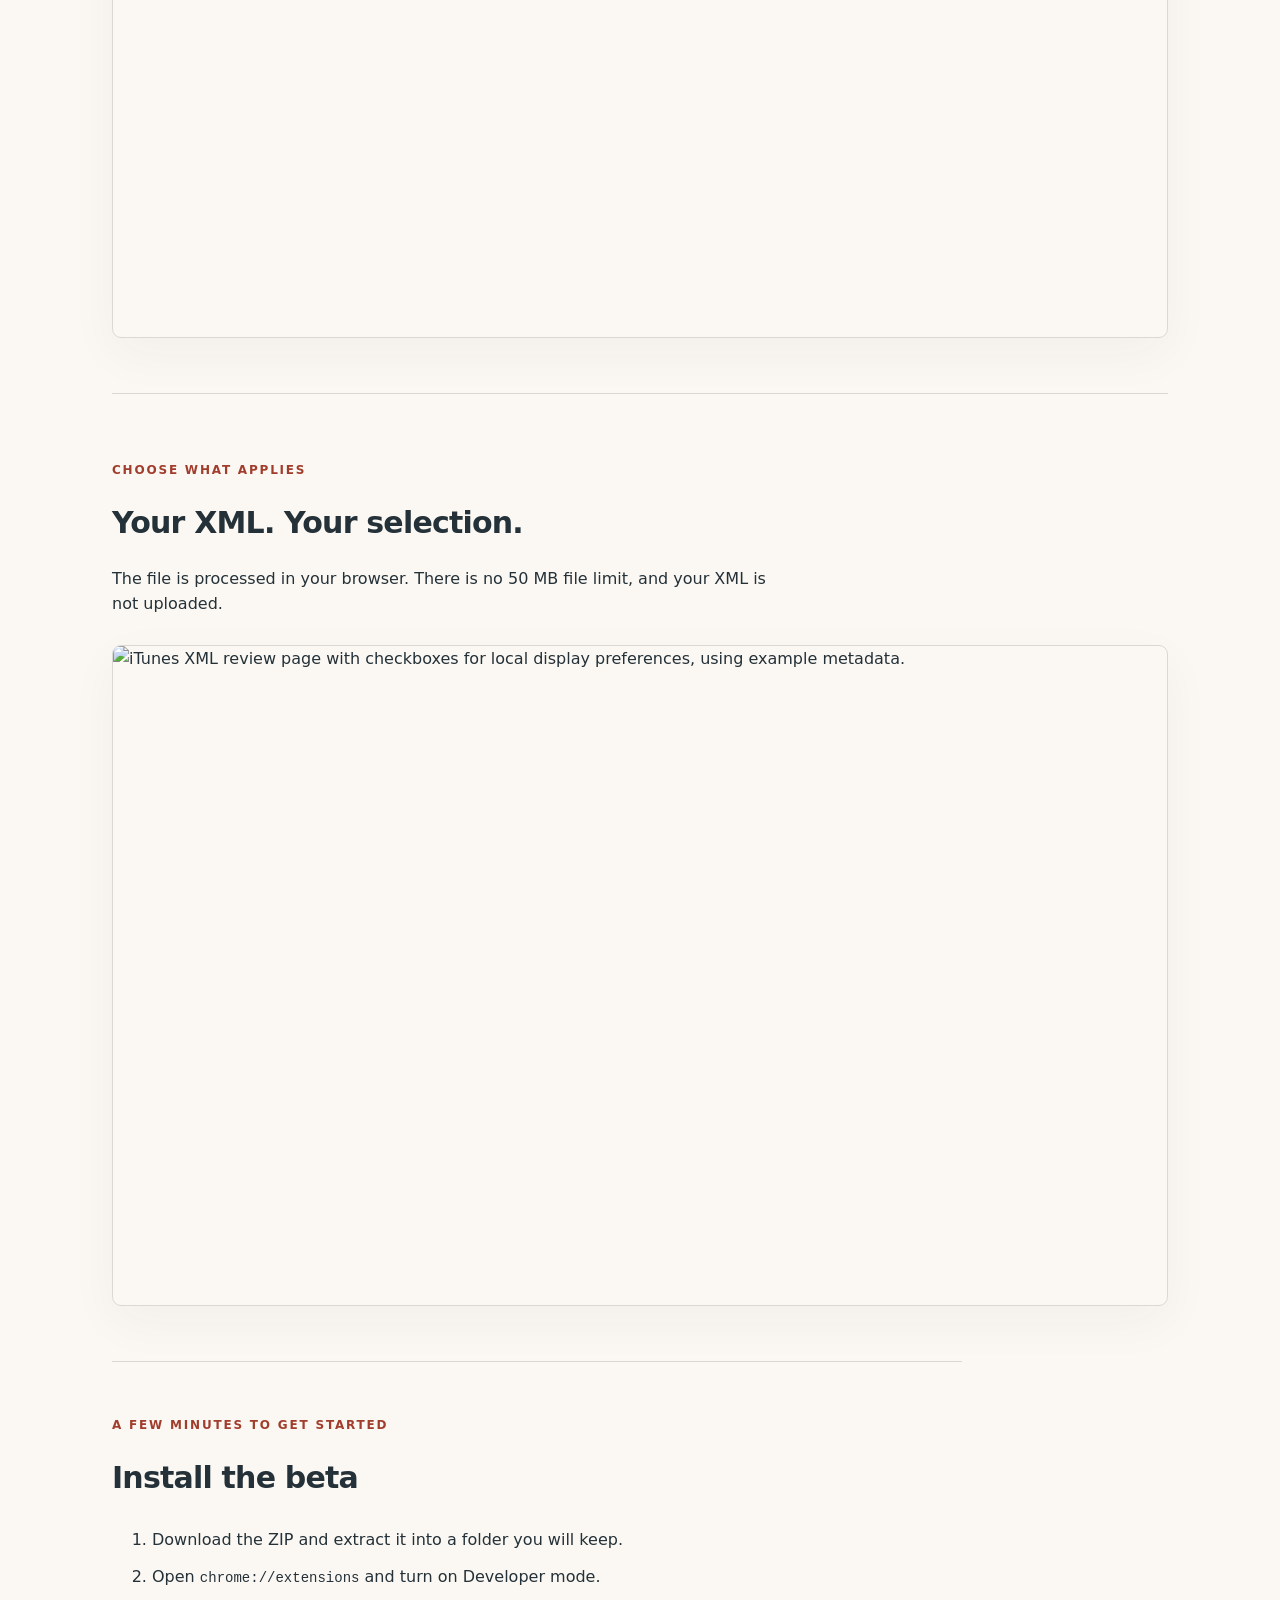
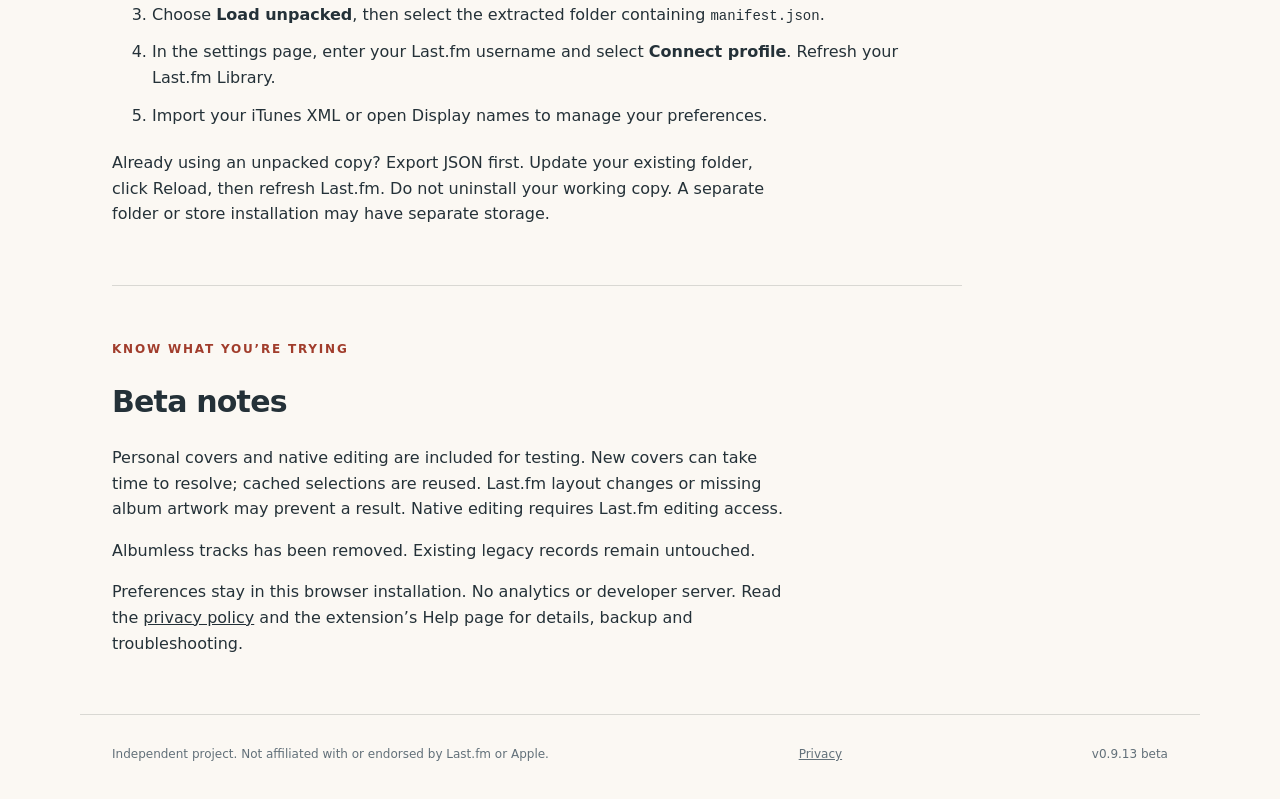
==== commit 51c81698: "Redesign popup and remove Albumless feature in v0.9.21" ====
--- a/release/site/index.html
+++ b/release/site/index.html
@@ -8,6 +8,6 @@
     <section class="showcase"><div><p class="eyebrow">A local preference, not a catalogue edit</p><h2>Organised by artist, album and song.</h2><p>Search, edit and delete the names you’ve chosen. Export a JSON backup whenever you want.</p></div><img src="assets/preferences.png" width="1280" height="800" alt="Display preferences page showing searchable artist, album and song groups with fictional example names." loading="lazy"></section>
     <section class="showcase"><div><p class="eyebrow">Choose what applies</p><h2>Your XML. Your selection.</h2><p>The file is processed in your browser. There is no 50 MB file limit, and your XML is not uploaded.</p></div><img src="assets/xml-review.png" width="1280" height="800" alt="iTunes XML review page with checkboxes for local display preferences, using example metadata." loading="lazy"></section>
     <section id="install" class="instructions"><p class="eyebrow">A few minutes to get started</p><h2>Install the beta</h2><ol><li>Download the ZIP and extract it into a folder you will keep.</li><li>Open <code>chrome://extensions</code> and turn on Developer mode.</li><li>Choose <strong>Load unpacked</strong>, then select the extracted folder containing <code>manifest.json</code>.</li><li>In the settings page, enter your Last.fm username and select <strong>Connect profile</strong>. Refresh your Last.fm Library.</li><li>Import your iTunes XML or open Display names to manage your preferences.</li></ol><p>Already using an unpacked copy? Export JSON first. Update your existing folder, click Reload, then refresh Last.fm. Do not uninstall your working copy. A separate folder or store installation may have separate storage.</p></section>
-    <section id="help" class="instructions"><p class="eyebrow">Know what you’re trying</p><h2>Beta notes</h2><p>Personal covers and native editing are included for testing. New covers can take time to resolve; cached selections are reused. Last.fm layout changes or missing album artwork may prevent a result. Native editing requires Last.fm editing access.</p><p><strong>Automatic album-less scrobble correction is unavailable in this beta.</strong> Existing rule and discovery records are preserved for review. The extension does not run corrections while you listen.</p><p>Preferences stay in this browser installation. No analytics or developer server. Read the <a href="privacy.html">privacy policy</a> and the extension’s Help page for details, backup and troubleshooting.</p></section>
+    <section id="help" class="instructions"><p class="eyebrow">Know what you’re trying</p><h2>Beta notes</h2><p>Personal covers and native editing are included for testing. New covers can take time to resolve; cached selections are reused. Last.fm layout changes or missing album artwork may prevent a result. Native editing requires Last.fm editing access.</p><p>Albumless tracks has been removed. Existing legacy records remain untouched.</p><p>Preferences stay in this browser installation. No analytics or developer server. Read the <a href="privacy.html">privacy policy</a> and the extension’s Help page for details, backup and troubleshooting.</p></section>
   </main><footer><span>Independent project. Not affiliated with or endorsed by Last.fm or Apple.</span><a href="privacy.html">Privacy</a><span>v0.9.13 beta</span></footer>
 </body></html>
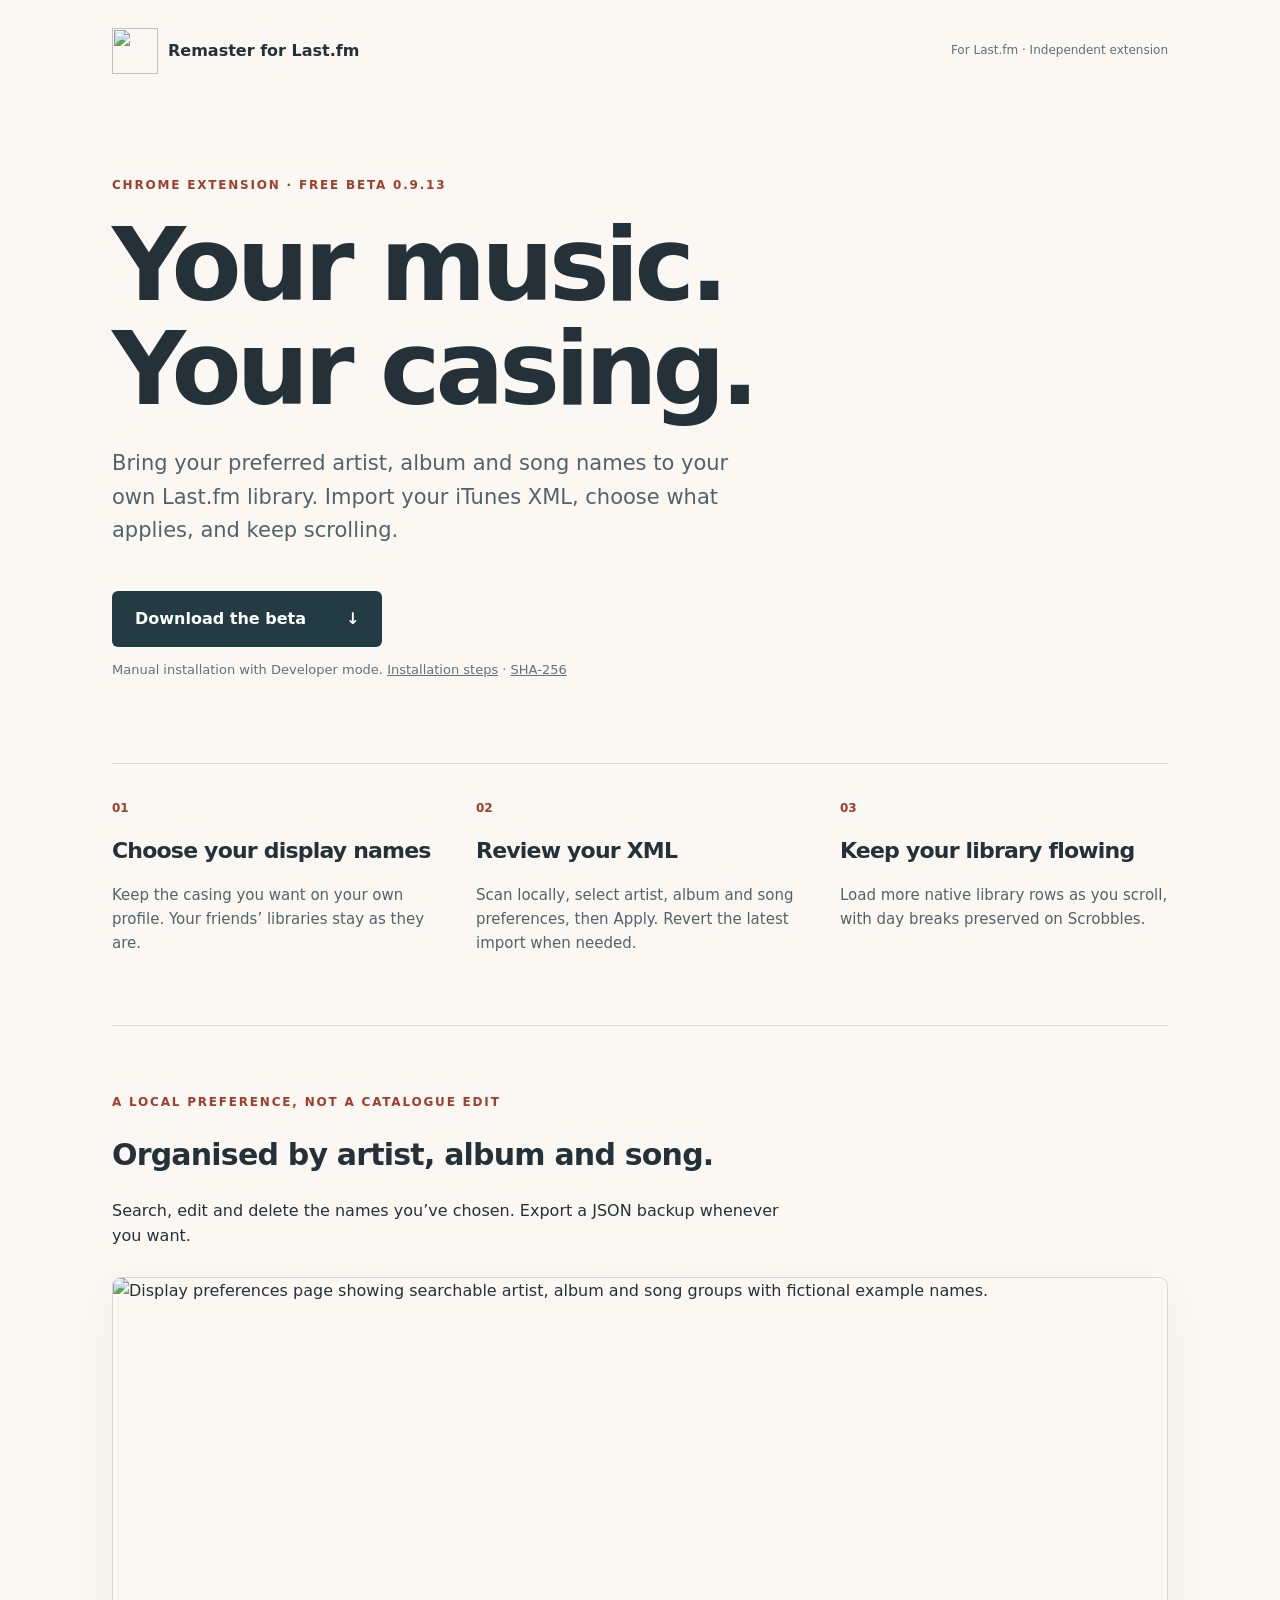
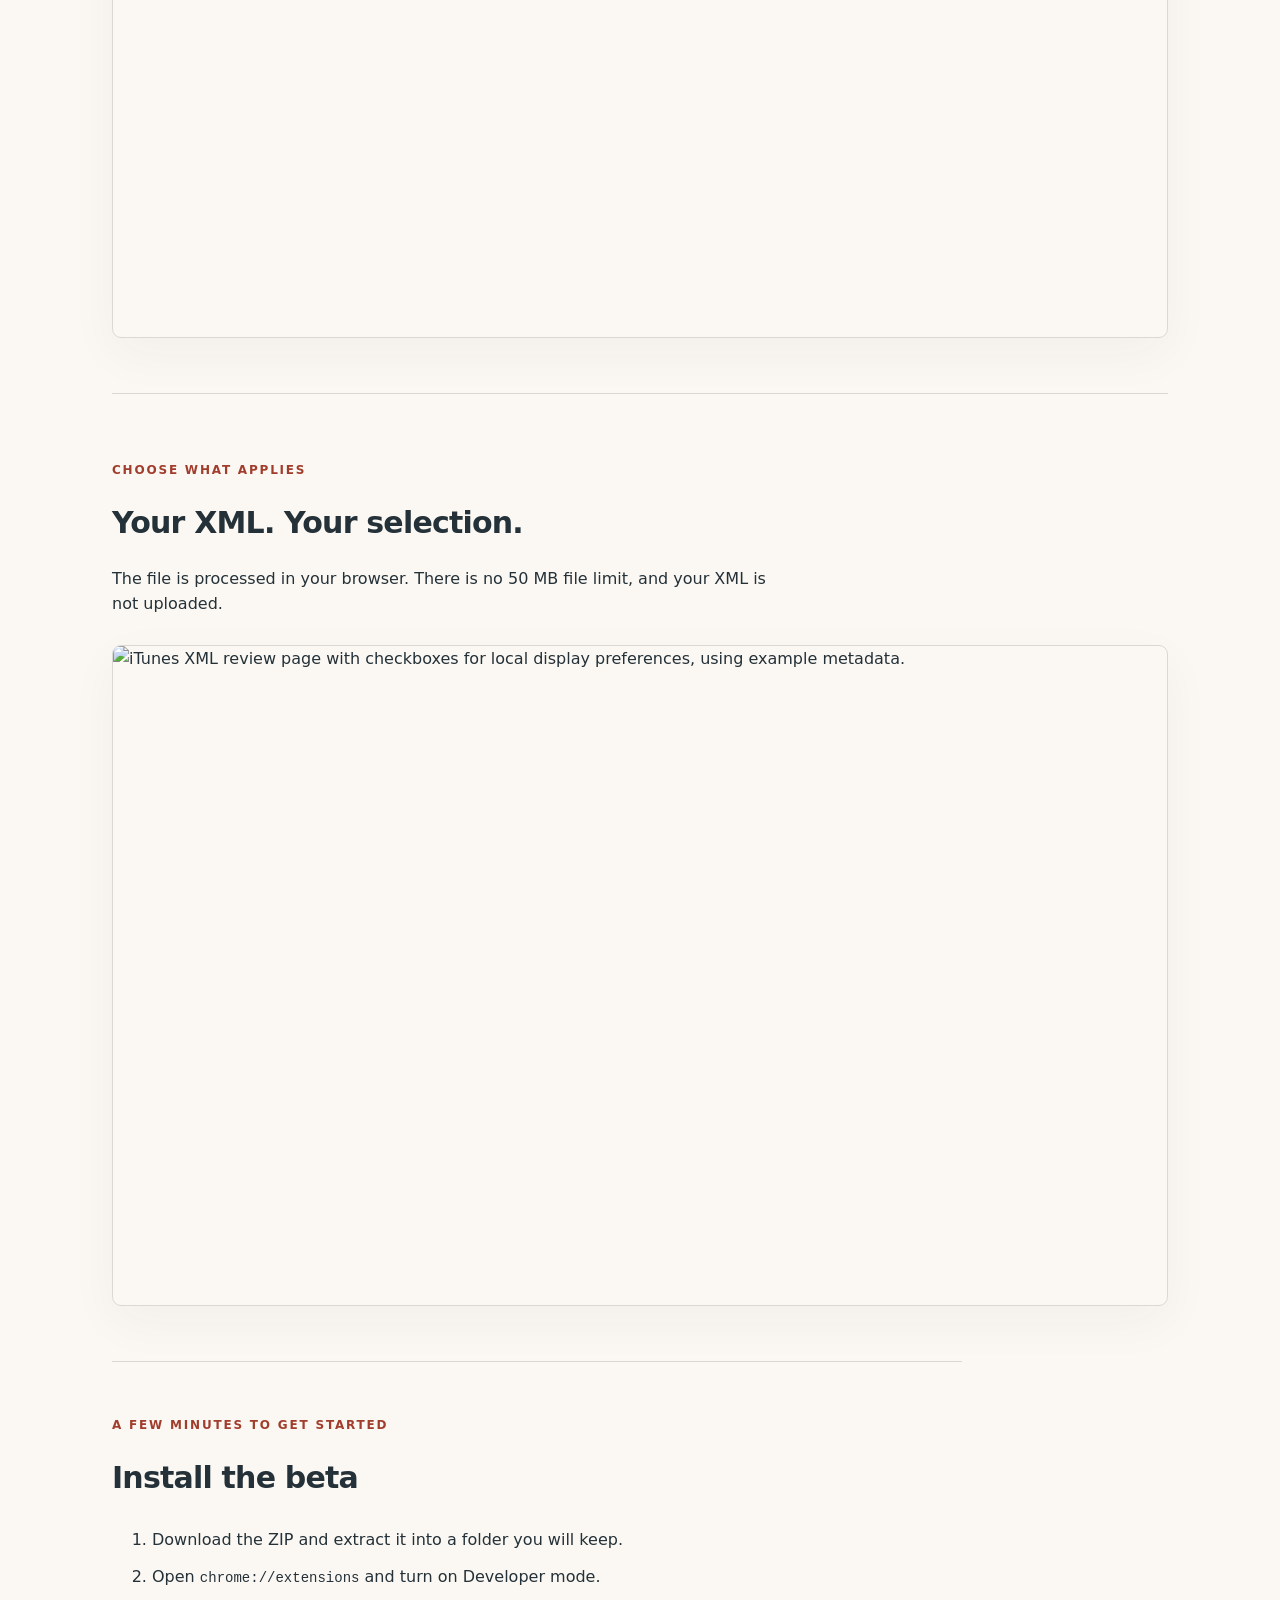
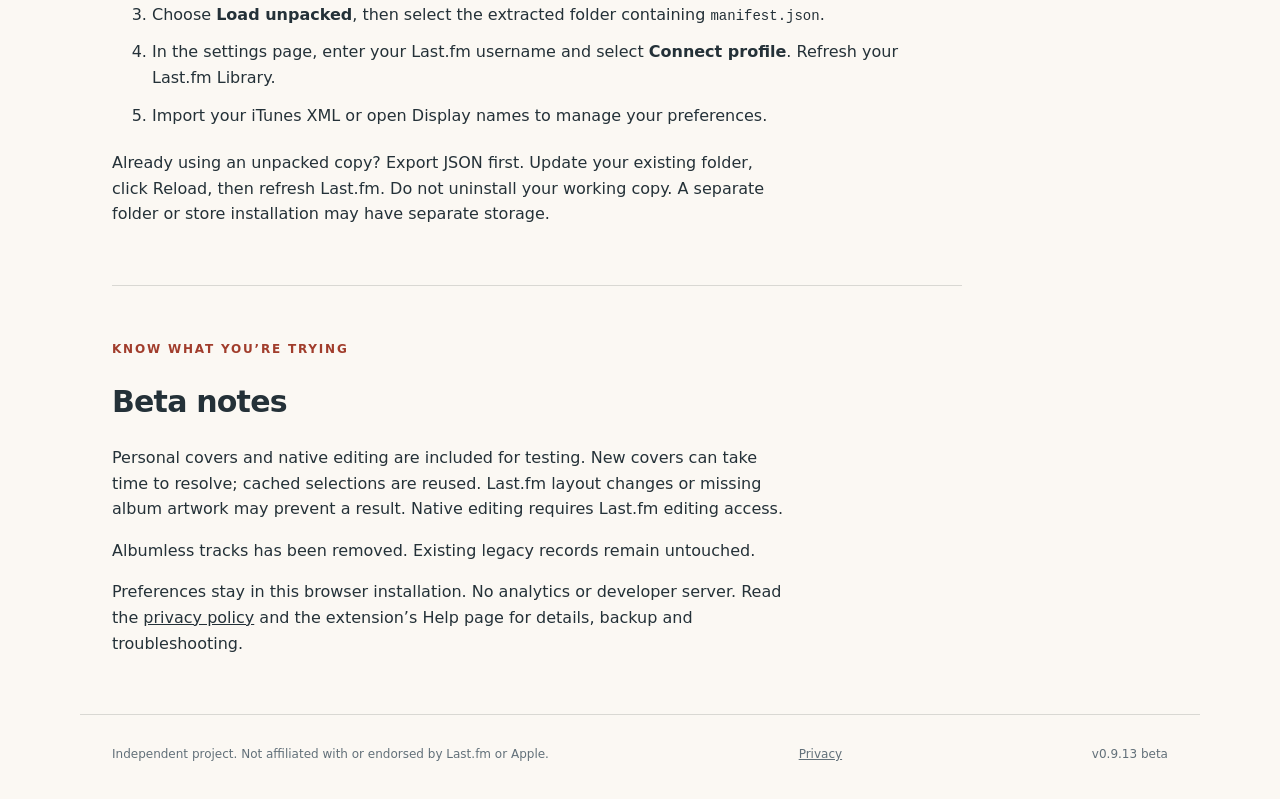
==== commit 67e3ea46: "Release Remaster for Last.fm v0.9.25 with universal scrolling" ====
--- a/release/site/index.html
+++ b/release/site/index.html
@@ -1,9 +1,9 @@
 <!doctype html>
-<html lang="en"><head><meta charset="utf-8"><meta name="viewport" content="width=device-width,initial-scale=1"><meta name="description" content="Local display names, iTunes XML casing import and continuous scrolling for your Last.fm library. Free public beta."><title>Last.fm Personal Library · Beta</title><link rel="stylesheet" href="site.css"></head>
+<html lang="en"><head><meta charset="utf-8"><meta name="viewport" content="width=device-width,initial-scale=1"><meta name="description" content="Local display names, iTunes XML casing import and continuous scrolling for your Last.fm library. Free public beta."><title>Remaster for Last.fm · Beta</title><link rel="stylesheet" href="site.css"></head>
 <body>
-  <header><a class="wordmark" href="#"><img src="assets/icon128.png" width="46" height="46" alt="">Personal Library</a><span class="tag">For Last.fm · Independent extension</span></header>
+  <header><a class="wordmark" href="#"><img src="assets/icon128.png" width="46" height="46" alt="">Remaster for Last.fm</a><span class="tag">For Last.fm · Independent extension</span></header>
   <main>
-    <section class="hero"><p class="eyebrow">Chrome extension · Free beta 0.9.13</p><h1>Your music.<br>Your casing.</h1><p class="intro">Bring your preferred artist, album and song names to your own Last.fm library. Import your iTunes XML, choose what applies, and keep scrolling.</p><a class="button" href="downloads/lastfm-personal-library-0.9.13-beta.zip" download>Download the beta <span aria-hidden="true">↓</span></a><p class="fine">Manual installation with Developer mode. <a href="#install">Installation steps</a> · <a href="downloads/lastfm-personal-library-0.9.13-beta.zip.sha256">SHA-256</a></p></section>
+    <section class="hero"><p class="eyebrow">Chrome extension · Free beta 0.9.13</p><h1>Your music.<br>Your casing.</h1><p class="intro">Bring your preferred artist, album and song names to your own Last.fm library. Import your iTunes XML, choose what applies, and keep scrolling.</p><a class="button" href="downloads/remaster-for-lastfm-0.9.13-beta.zip" download>Download the beta <span aria-hidden="true">↓</span></a><p class="fine">Manual installation with Developer mode. <a href="#install">Installation steps</a> · <a href="downloads/remaster-for-lastfm-0.9.13-beta.zip.sha256">SHA-256</a></p></section>
     <section class="feature-grid" aria-label="Features"><article><span>01</span><h2>Choose your display names</h2><p>Keep the casing you want on your own profile. Your friends’ libraries stay as they are.</p></article><article><span>02</span><h2>Review your XML</h2><p>Scan locally, select artist, album and song preferences, then Apply. Revert the latest import when needed.</p></article><article><span>03</span><h2>Keep your library flowing</h2><p>Load more native library rows as you scroll, with day breaks preserved on Scrobbles.</p></article></section>
     <section class="showcase"><div><p class="eyebrow">A local preference, not a catalogue edit</p><h2>Organised by artist, album and song.</h2><p>Search, edit and delete the names you’ve chosen. Export a JSON backup whenever you want.</p></div><img src="assets/preferences.png" width="1280" height="800" alt="Display preferences page showing searchable artist, album and song groups with fictional example names." loading="lazy"></section>
     <section class="showcase"><div><p class="eyebrow">Choose what applies</p><h2>Your XML. Your selection.</h2><p>The file is processed in your browser. There is no 50 MB file limit, and your XML is not uploaded.</p></div><img src="assets/xml-review.png" width="1280" height="800" alt="iTunes XML review page with checkboxes for local display preferences, using example metadata." loading="lazy"></section>
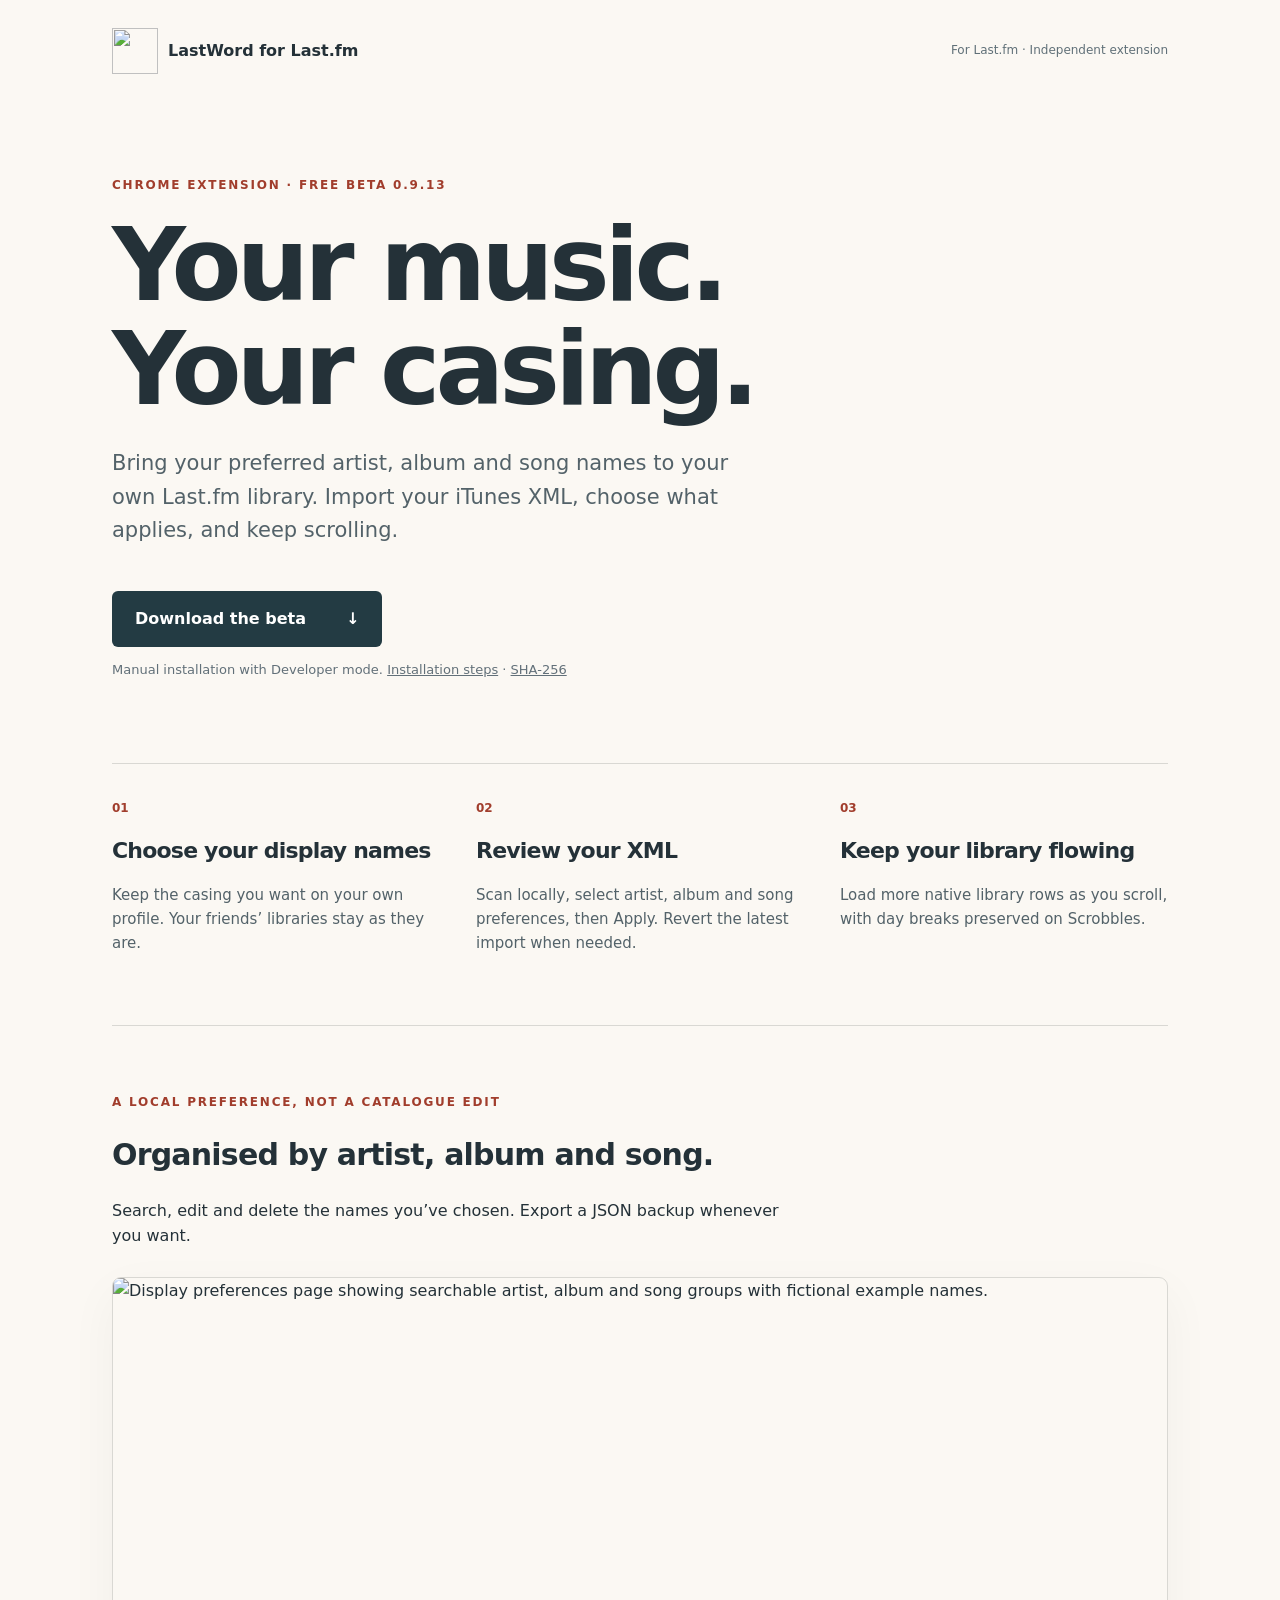
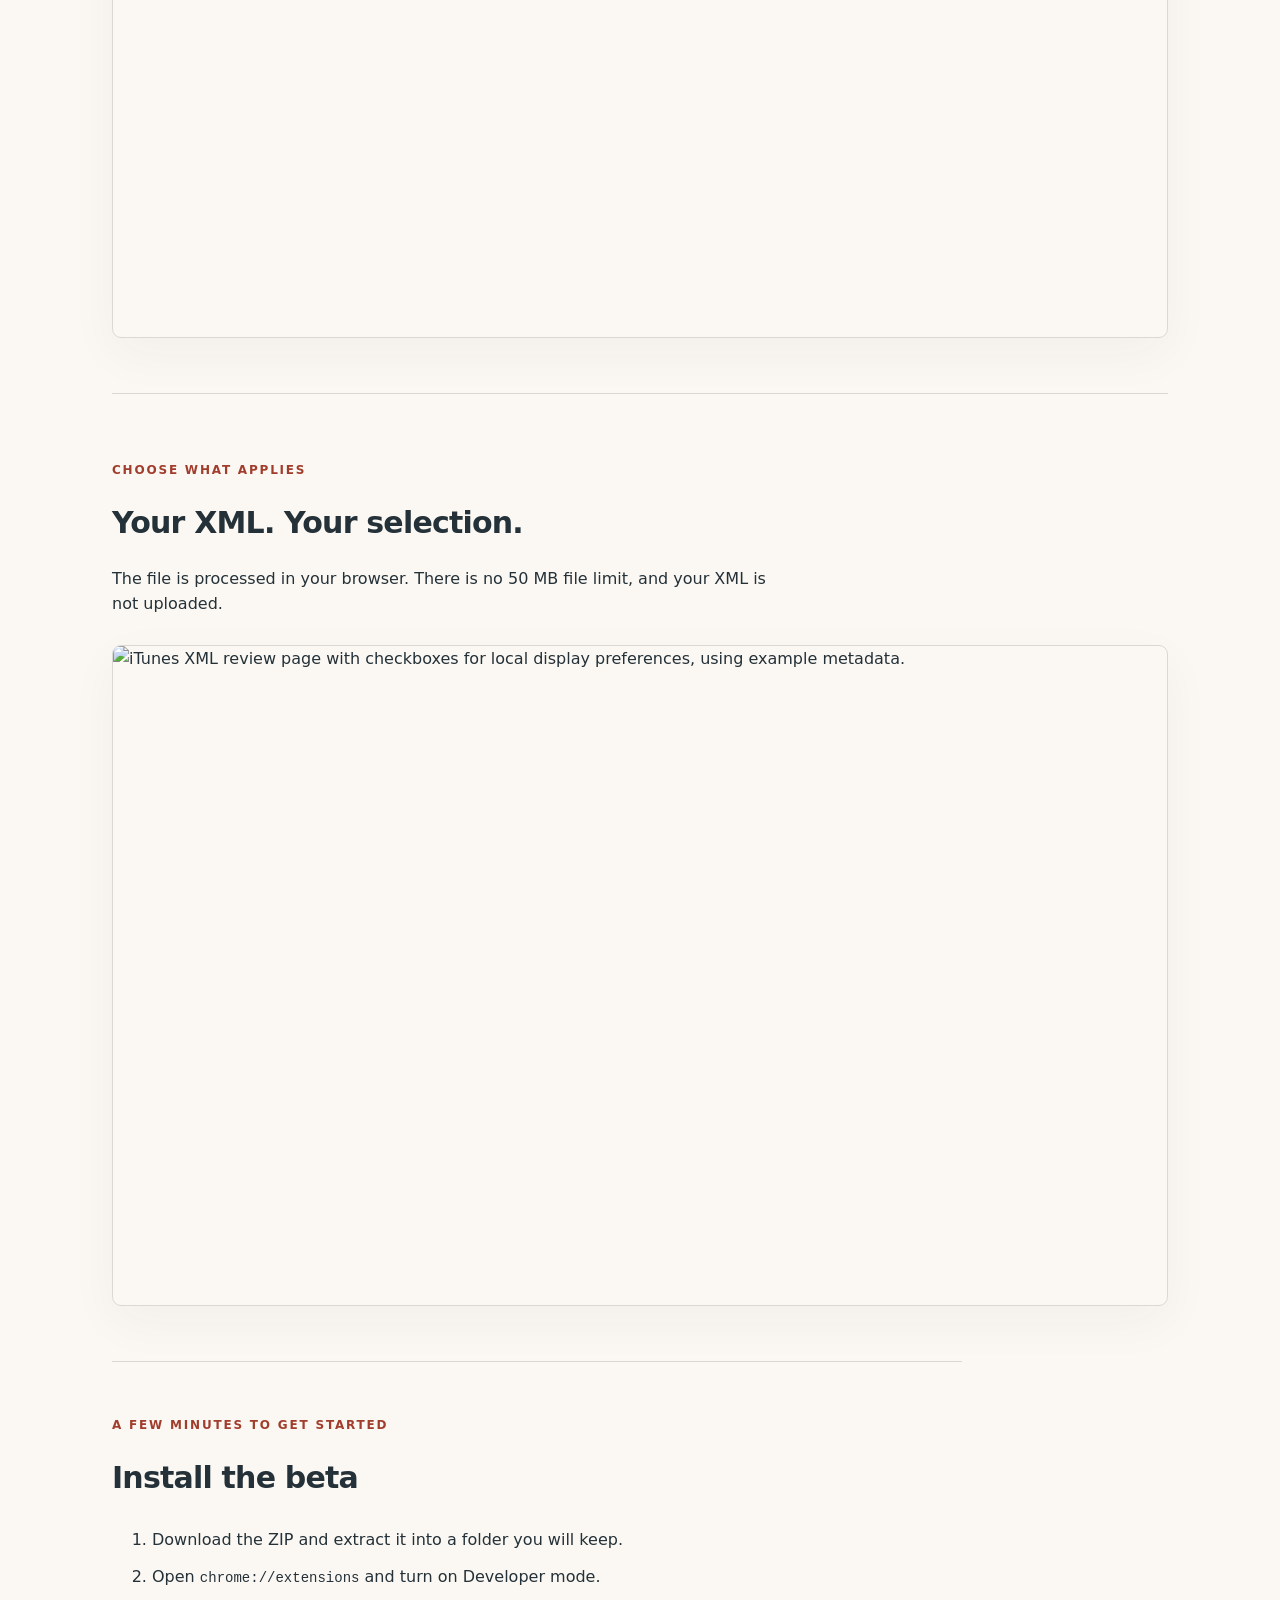
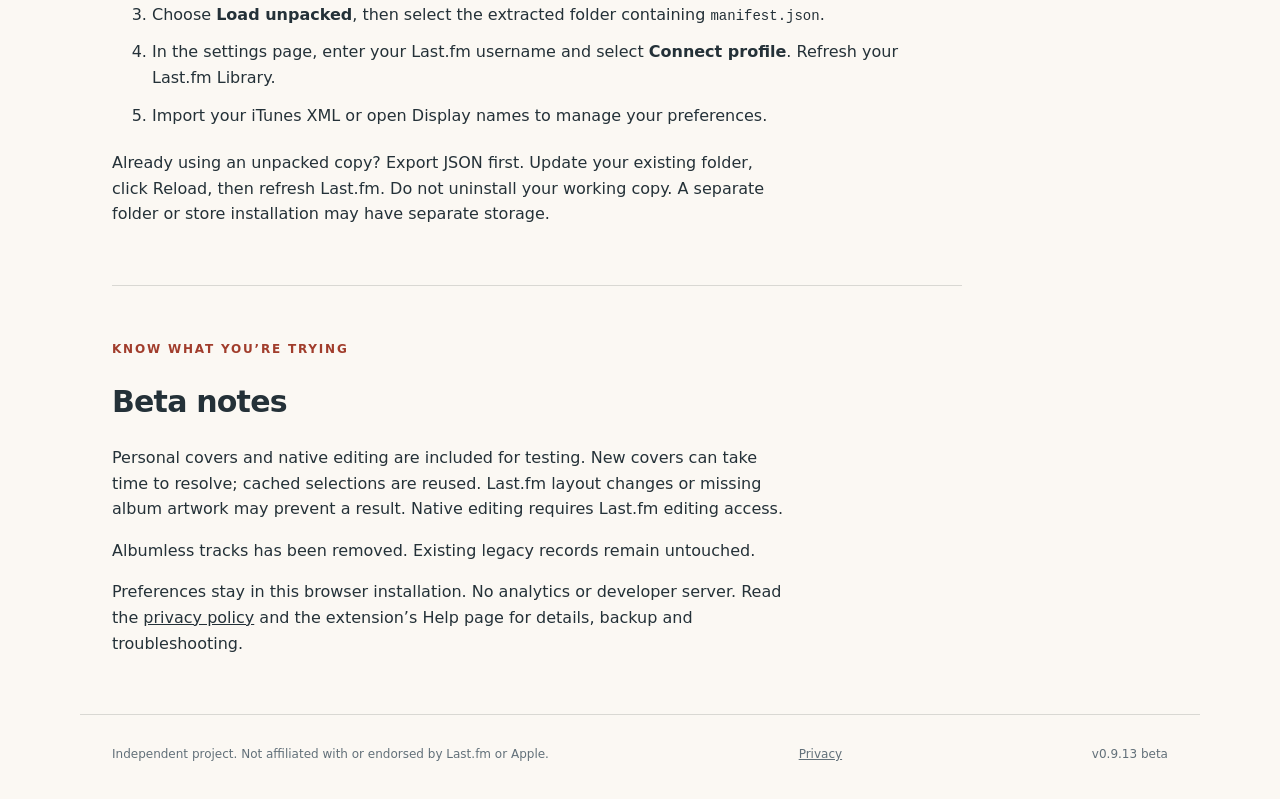
==== commit 5df72e8e: "Release v0.9.26 as LastWord for Last.fm" ====
--- a/release/site/index.html
+++ b/release/site/index.html
@@ -1,9 +1,9 @@
 <!doctype html>
-<html lang="en"><head><meta charset="utf-8"><meta name="viewport" content="width=device-width,initial-scale=1"><meta name="description" content="Local display names, iTunes XML casing import and continuous scrolling for your Last.fm library. Free public beta."><title>Remaster for Last.fm · Beta</title><link rel="stylesheet" href="site.css"></head>
+<html lang="en"><head><meta charset="utf-8"><meta name="viewport" content="width=device-width,initial-scale=1"><meta name="description" content="Local display names, iTunes XML casing import and continuous scrolling for your Last.fm library. Free public beta."><title>LastWord for Last.fm · Beta</title><link rel="stylesheet" href="site.css"></head>
 <body>
-  <header><a class="wordmark" href="#"><img src="assets/icon128.png" width="46" height="46" alt="">Remaster for Last.fm</a><span class="tag">For Last.fm · Independent extension</span></header>
+  <header><a class="wordmark" href="#"><img src="assets/icon128.png" width="46" height="46" alt="">LastWord for Last.fm</a><span class="tag">For Last.fm · Independent extension</span></header>
   <main>
-    <section class="hero"><p class="eyebrow">Chrome extension · Free beta 0.9.13</p><h1>Your music.<br>Your casing.</h1><p class="intro">Bring your preferred artist, album and song names to your own Last.fm library. Import your iTunes XML, choose what applies, and keep scrolling.</p><a class="button" href="downloads/remaster-for-lastfm-0.9.13-beta.zip" download>Download the beta <span aria-hidden="true">↓</span></a><p class="fine">Manual installation with Developer mode. <a href="#install">Installation steps</a> · <a href="downloads/remaster-for-lastfm-0.9.13-beta.zip.sha256">SHA-256</a></p></section>
+    <section class="hero"><p class="eyebrow">Chrome extension · Free beta 0.9.13</p><h1>Your music.<br>Your casing.</h1><p class="intro">Bring your preferred artist, album and song names to your own Last.fm library. Import your iTunes XML, choose what applies, and keep scrolling.</p><a class="button" href="downloads/lastword-for-lastfm-0.9.13-beta.zip" download>Download the beta <span aria-hidden="true">↓</span></a><p class="fine">Manual installation with Developer mode. <a href="#install">Installation steps</a> · <a href="downloads/lastword-for-lastfm-0.9.13-beta.zip.sha256">SHA-256</a></p></section>
     <section class="feature-grid" aria-label="Features"><article><span>01</span><h2>Choose your display names</h2><p>Keep the casing you want on your own profile. Your friends’ libraries stay as they are.</p></article><article><span>02</span><h2>Review your XML</h2><p>Scan locally, select artist, album and song preferences, then Apply. Revert the latest import when needed.</p></article><article><span>03</span><h2>Keep your library flowing</h2><p>Load more native library rows as you scroll, with day breaks preserved on Scrobbles.</p></article></section>
     <section class="showcase"><div><p class="eyebrow">A local preference, not a catalogue edit</p><h2>Organised by artist, album and song.</h2><p>Search, edit and delete the names you’ve chosen. Export a JSON backup whenever you want.</p></div><img src="assets/preferences.png" width="1280" height="800" alt="Display preferences page showing searchable artist, album and song groups with fictional example names." loading="lazy"></section>
     <section class="showcase"><div><p class="eyebrow">Choose what applies</p><h2>Your XML. Your selection.</h2><p>The file is processed in your browser. There is no 50 MB file limit, and your XML is not uploaded.</p></div><img src="assets/xml-review.png" width="1280" height="800" alt="iTunes XML review page with checkboxes for local display preferences, using example metadata." loading="lazy"></section>
